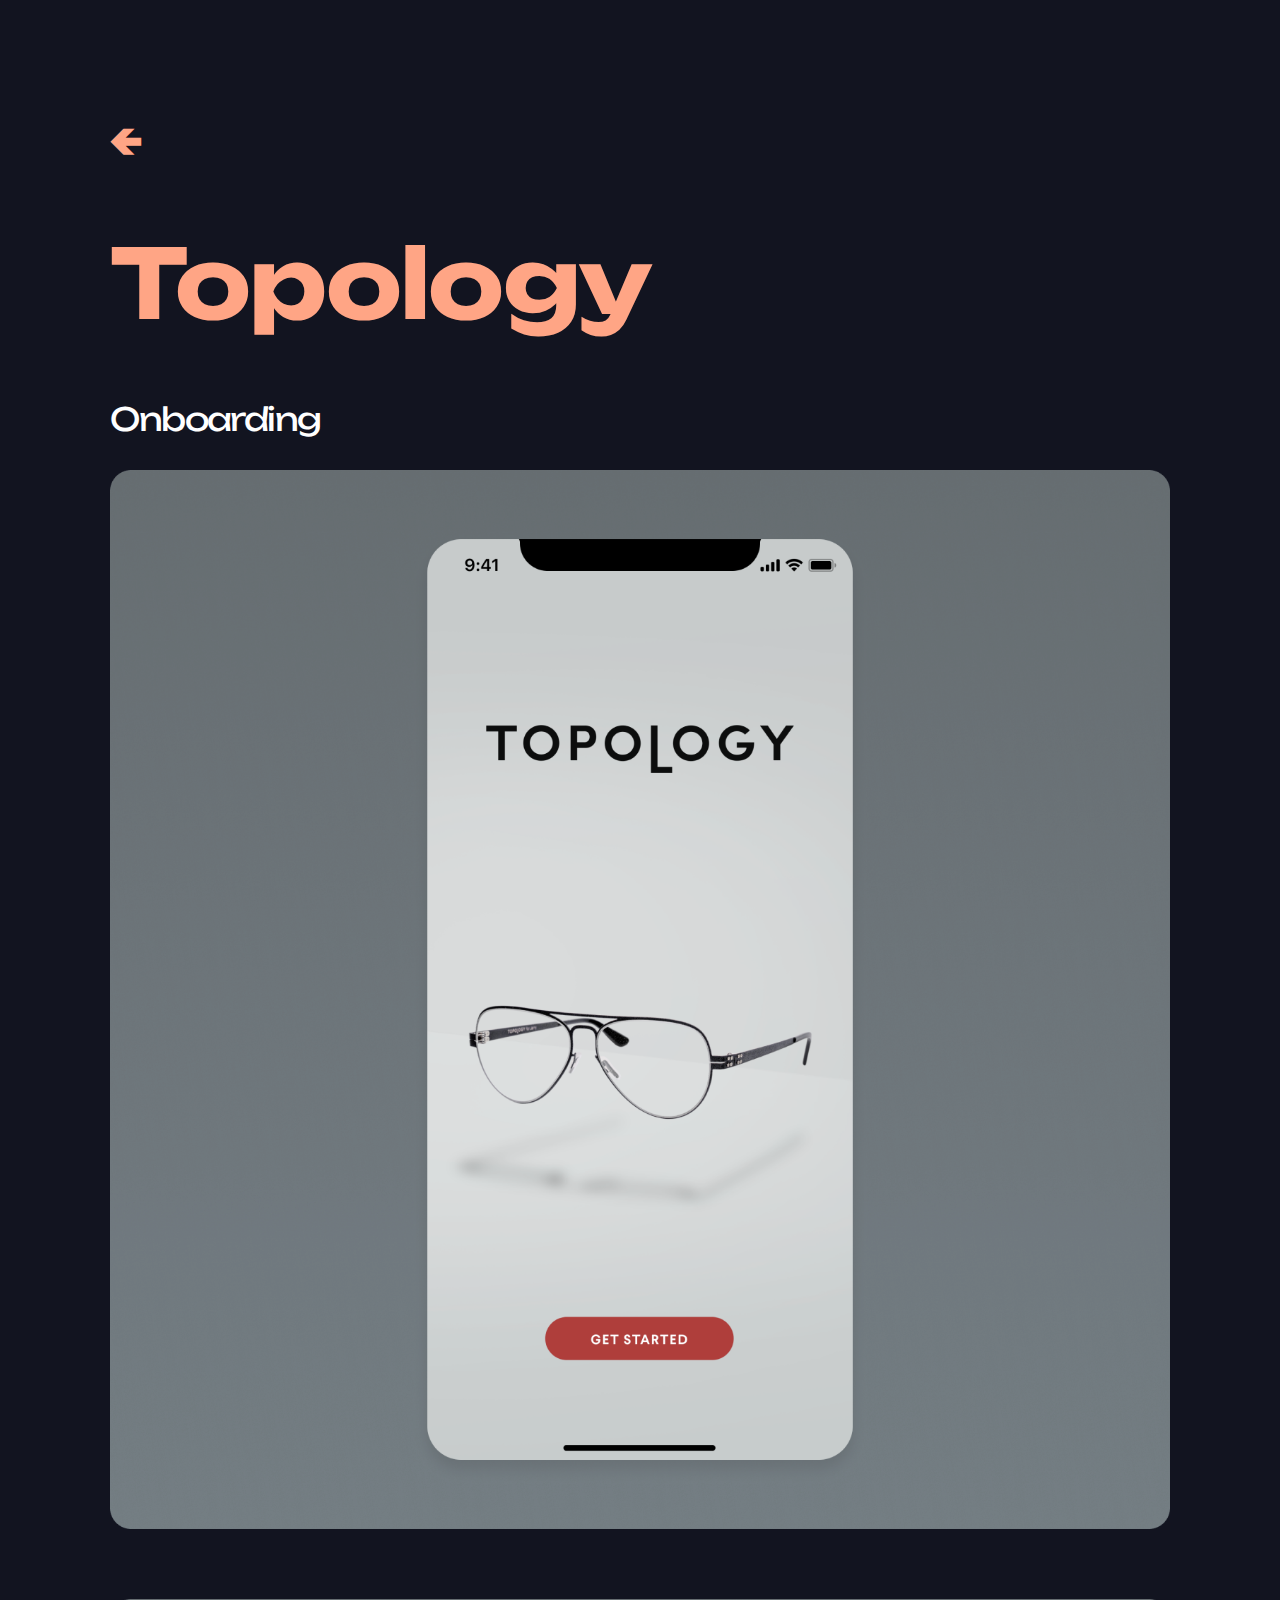
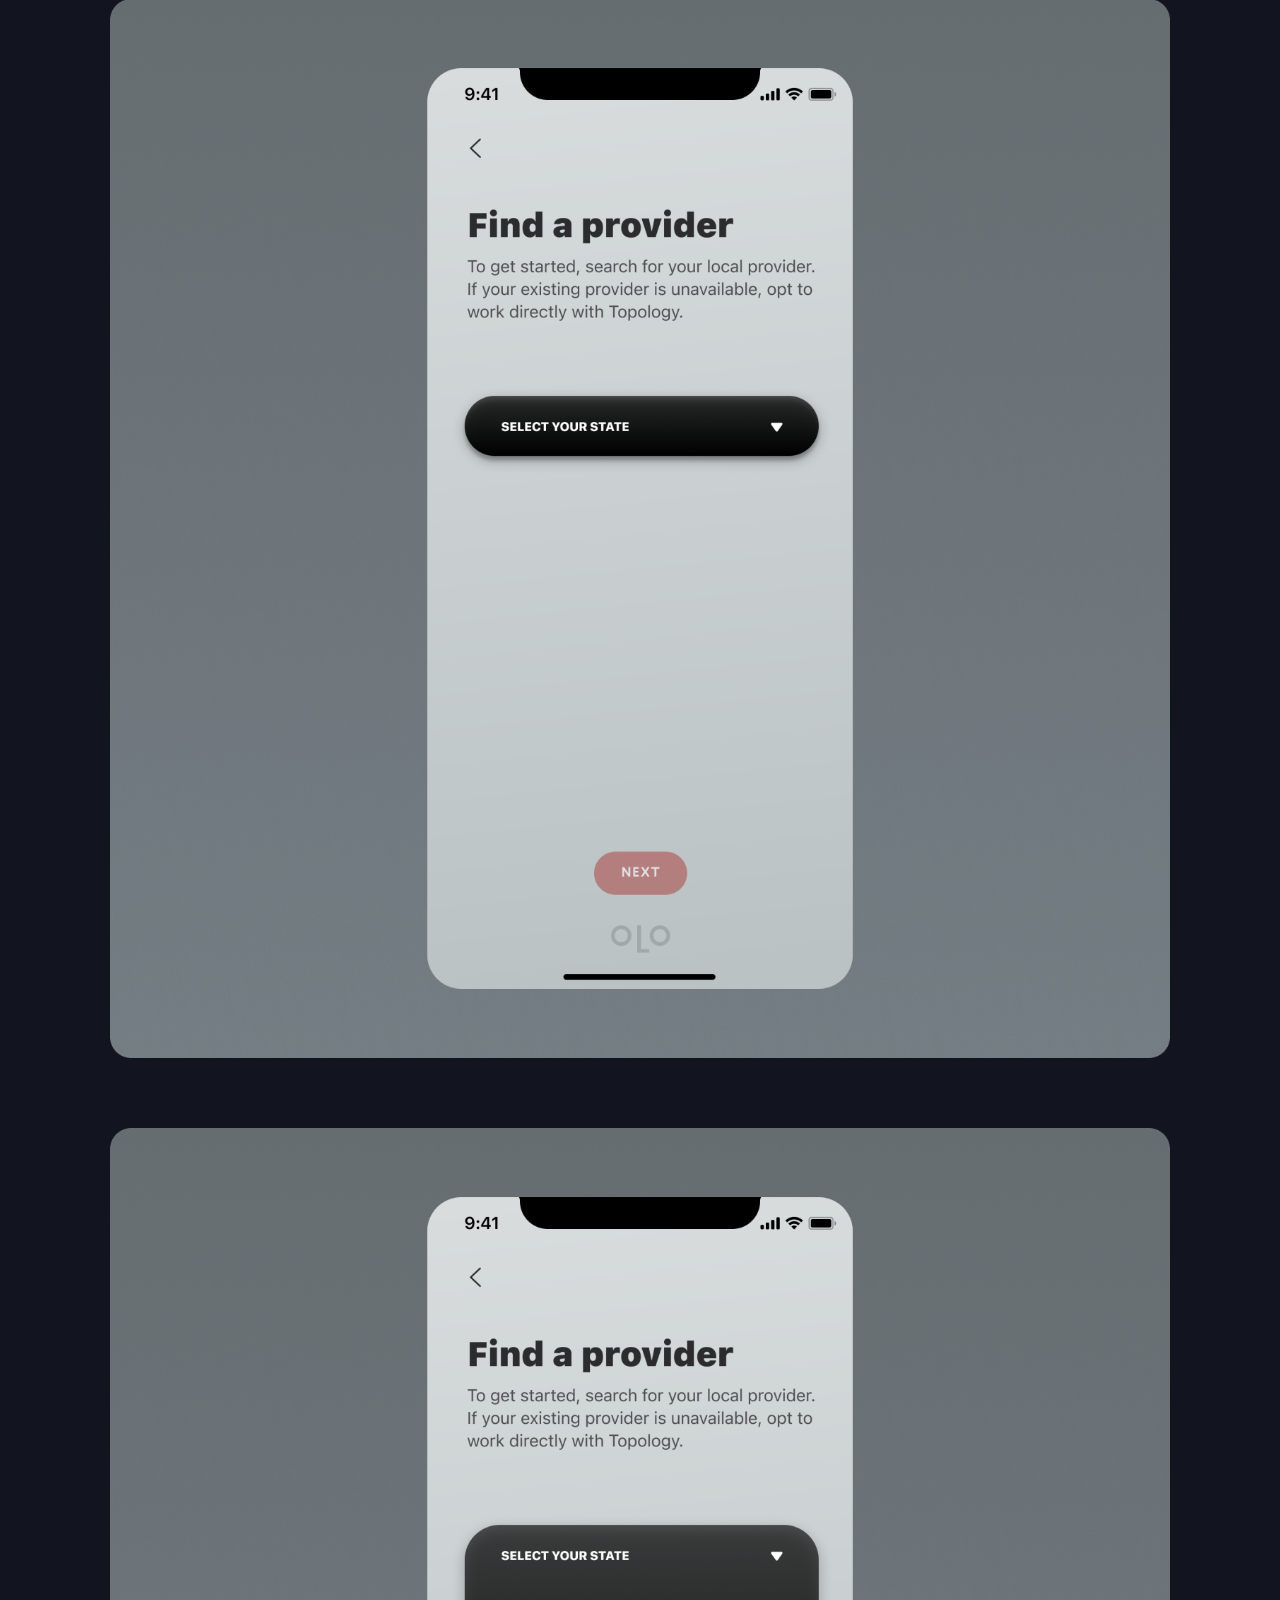
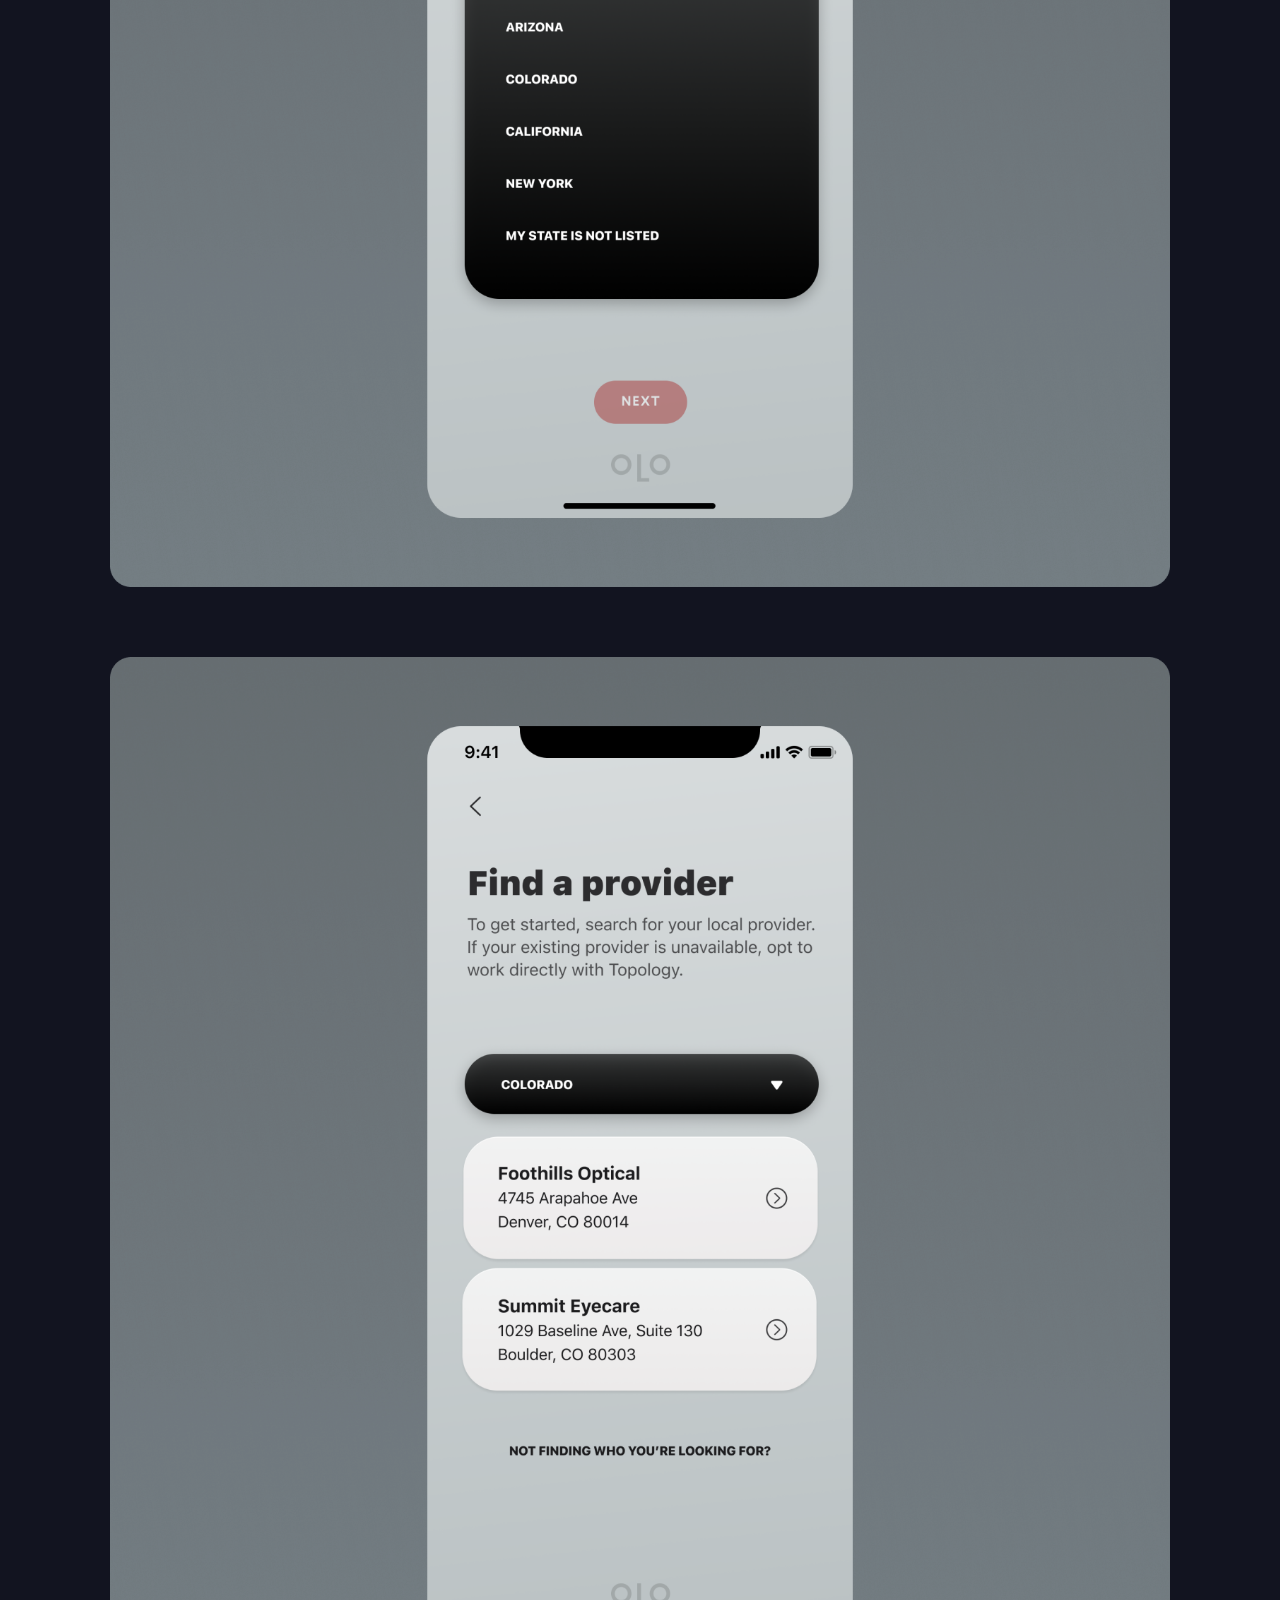
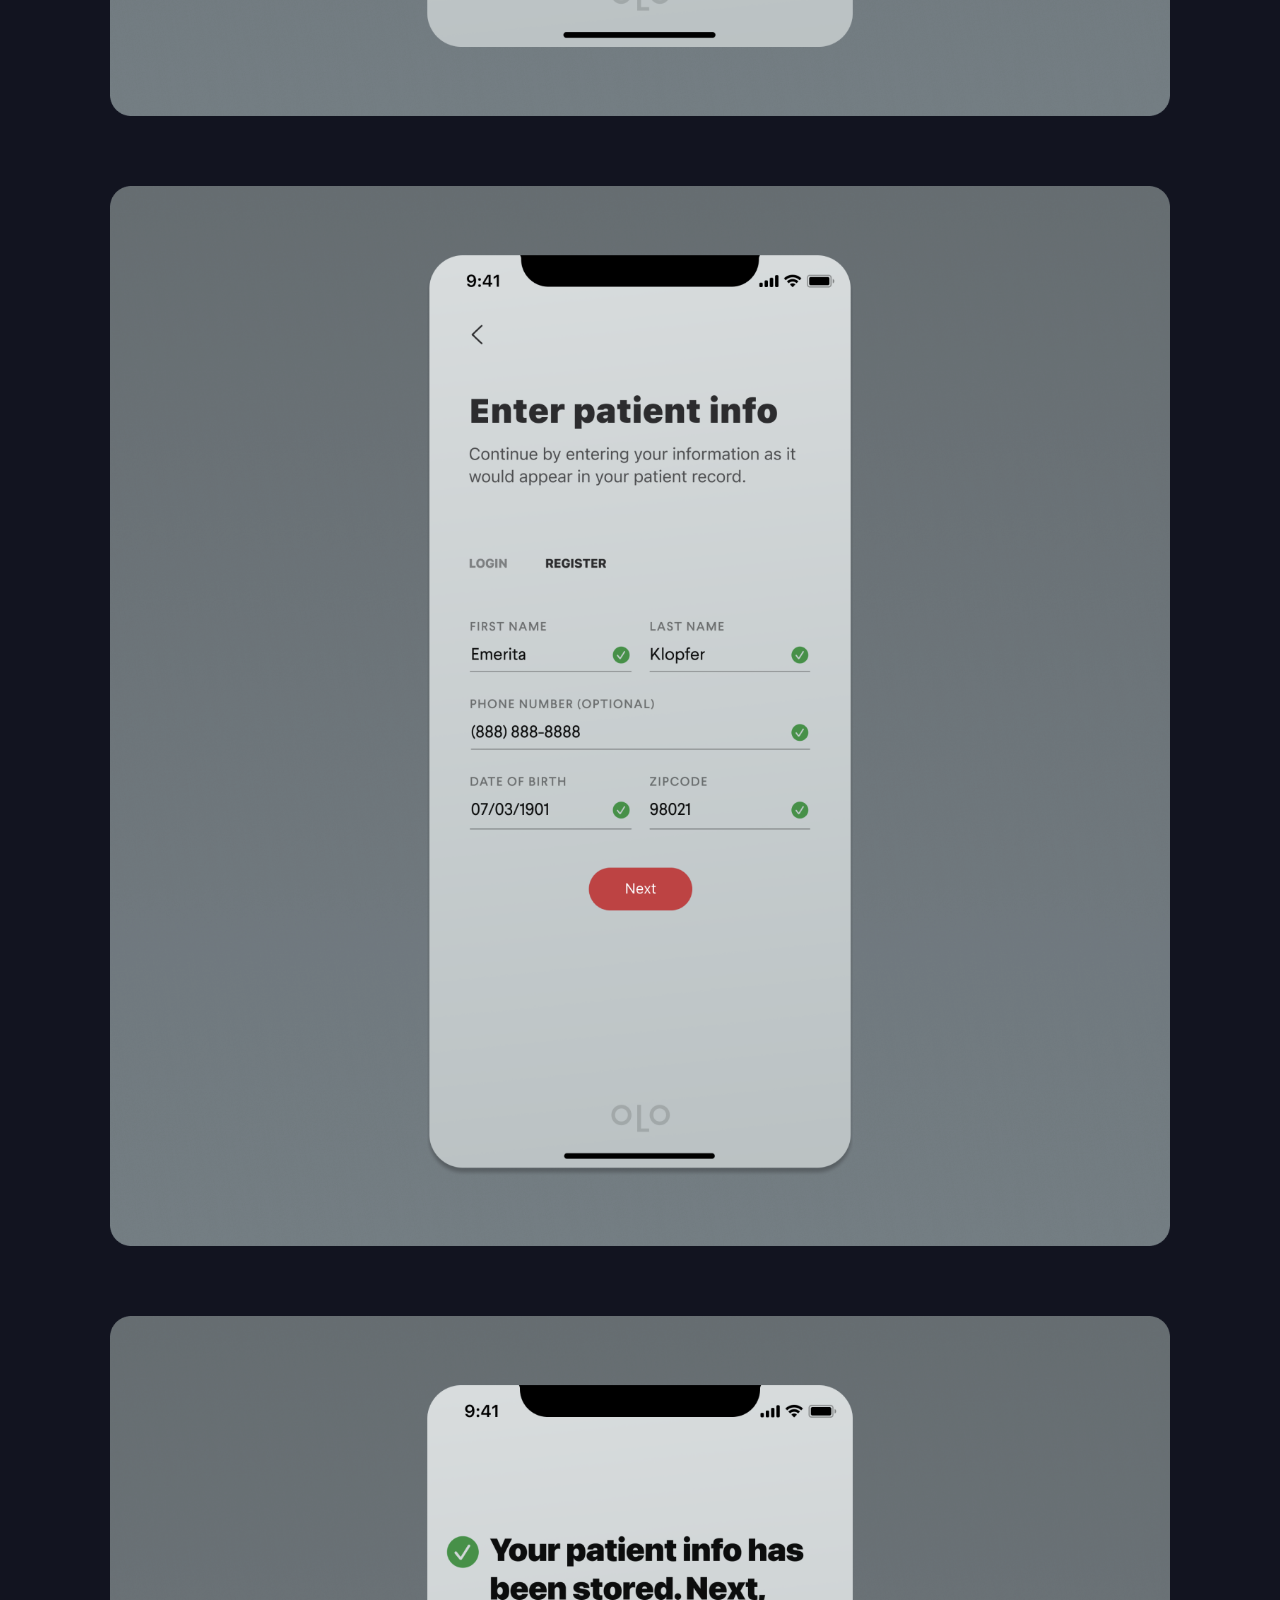
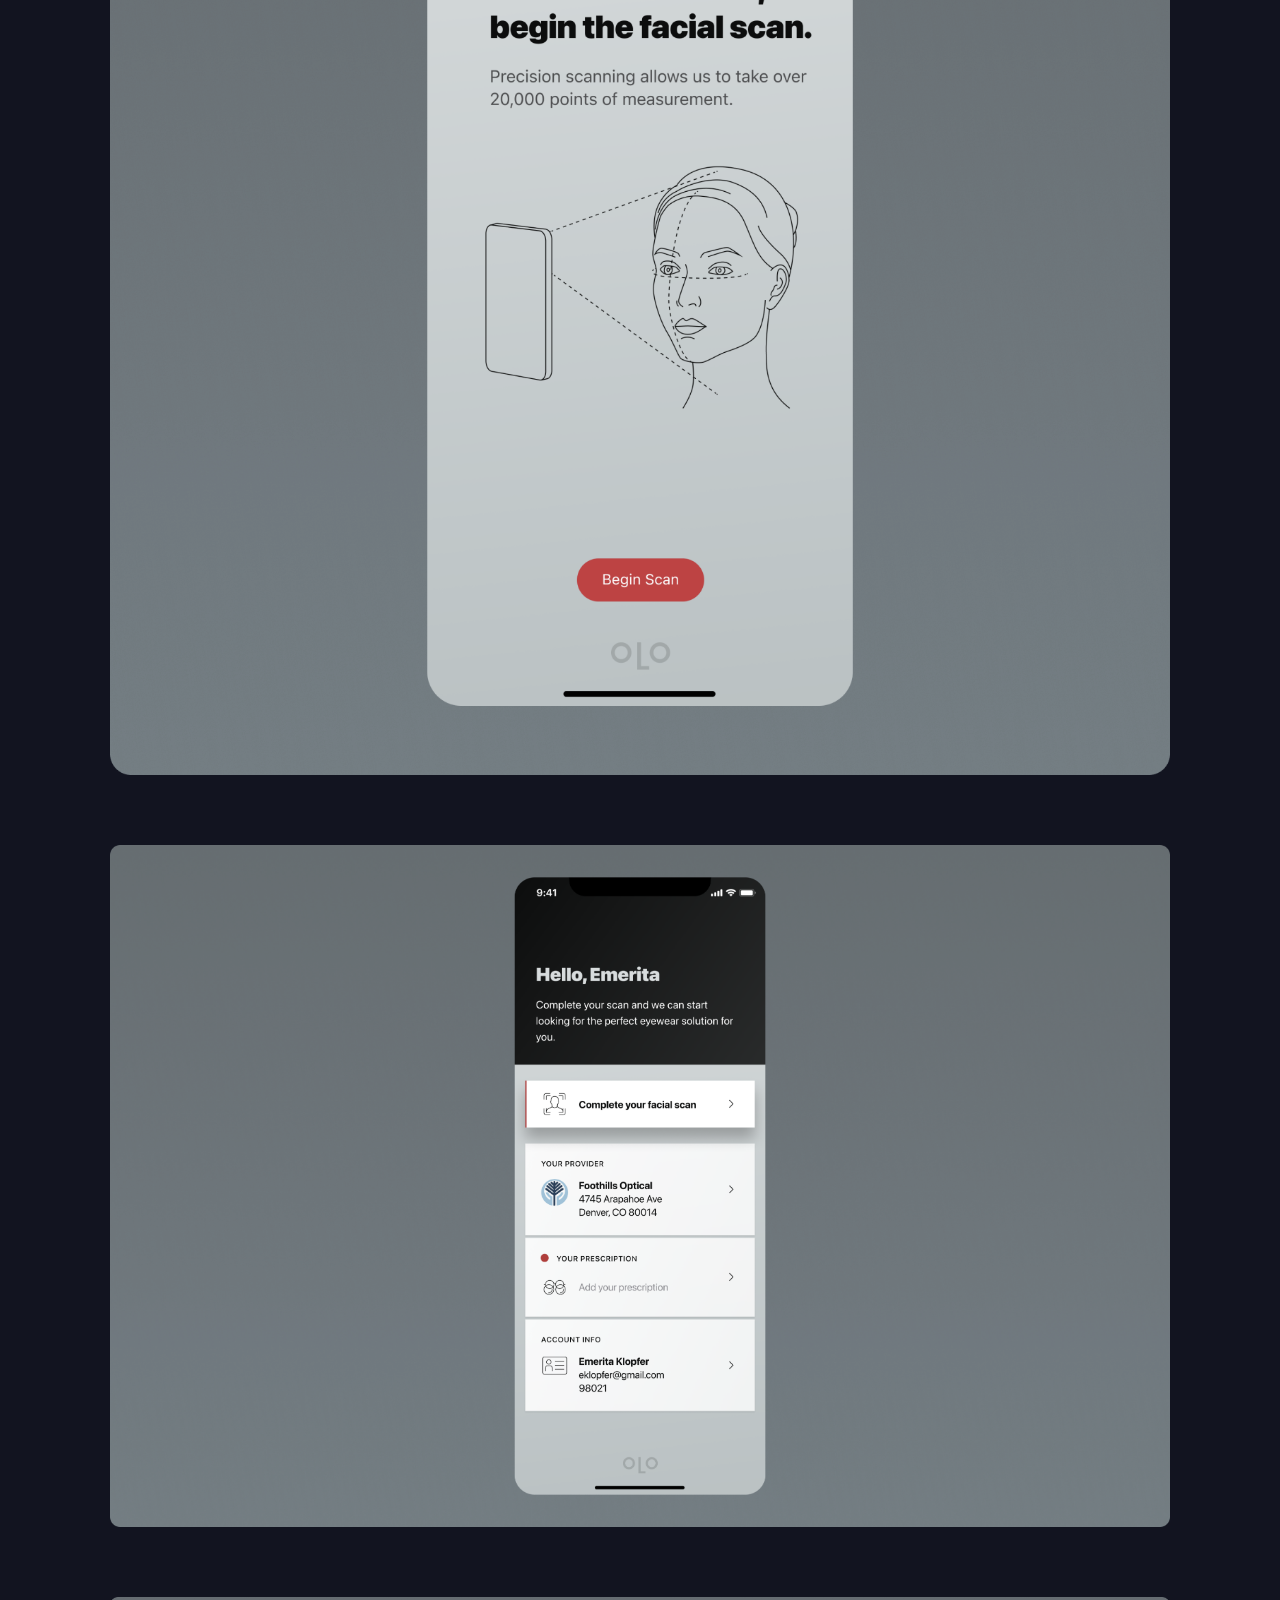
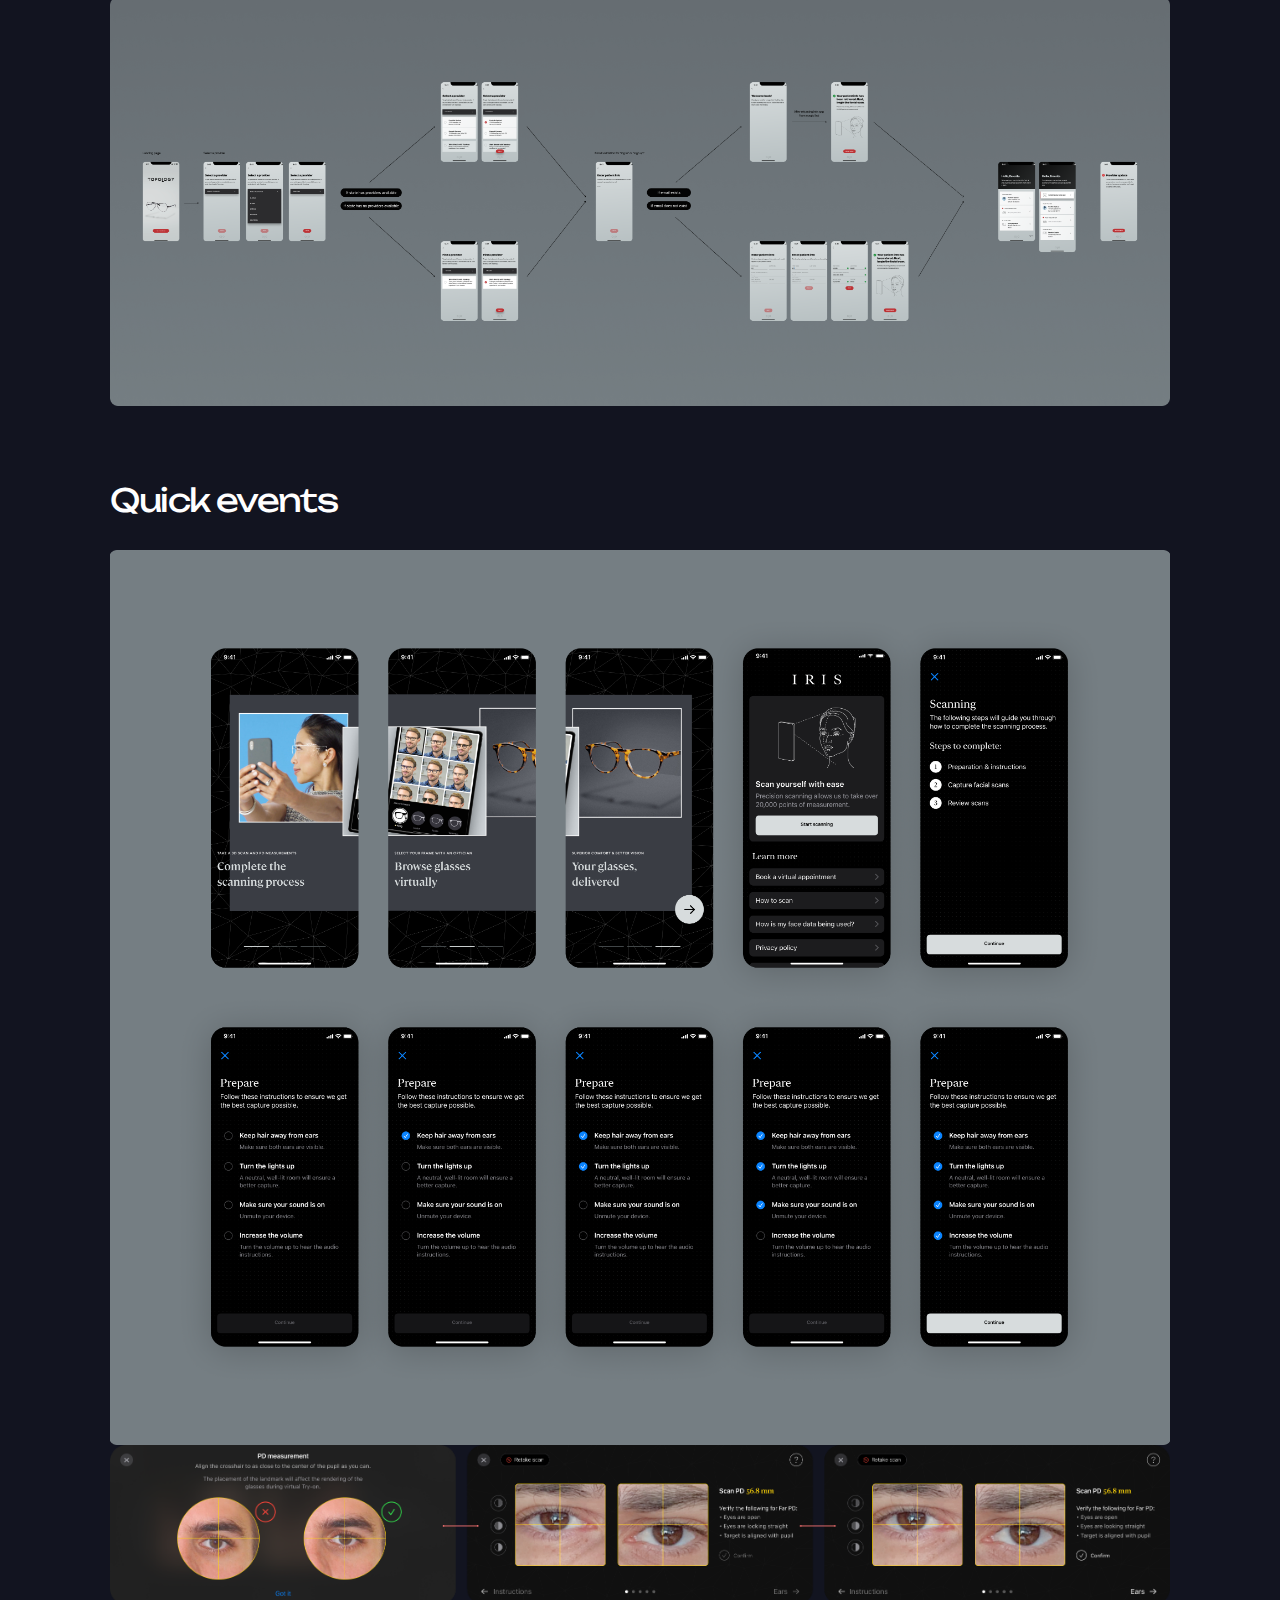
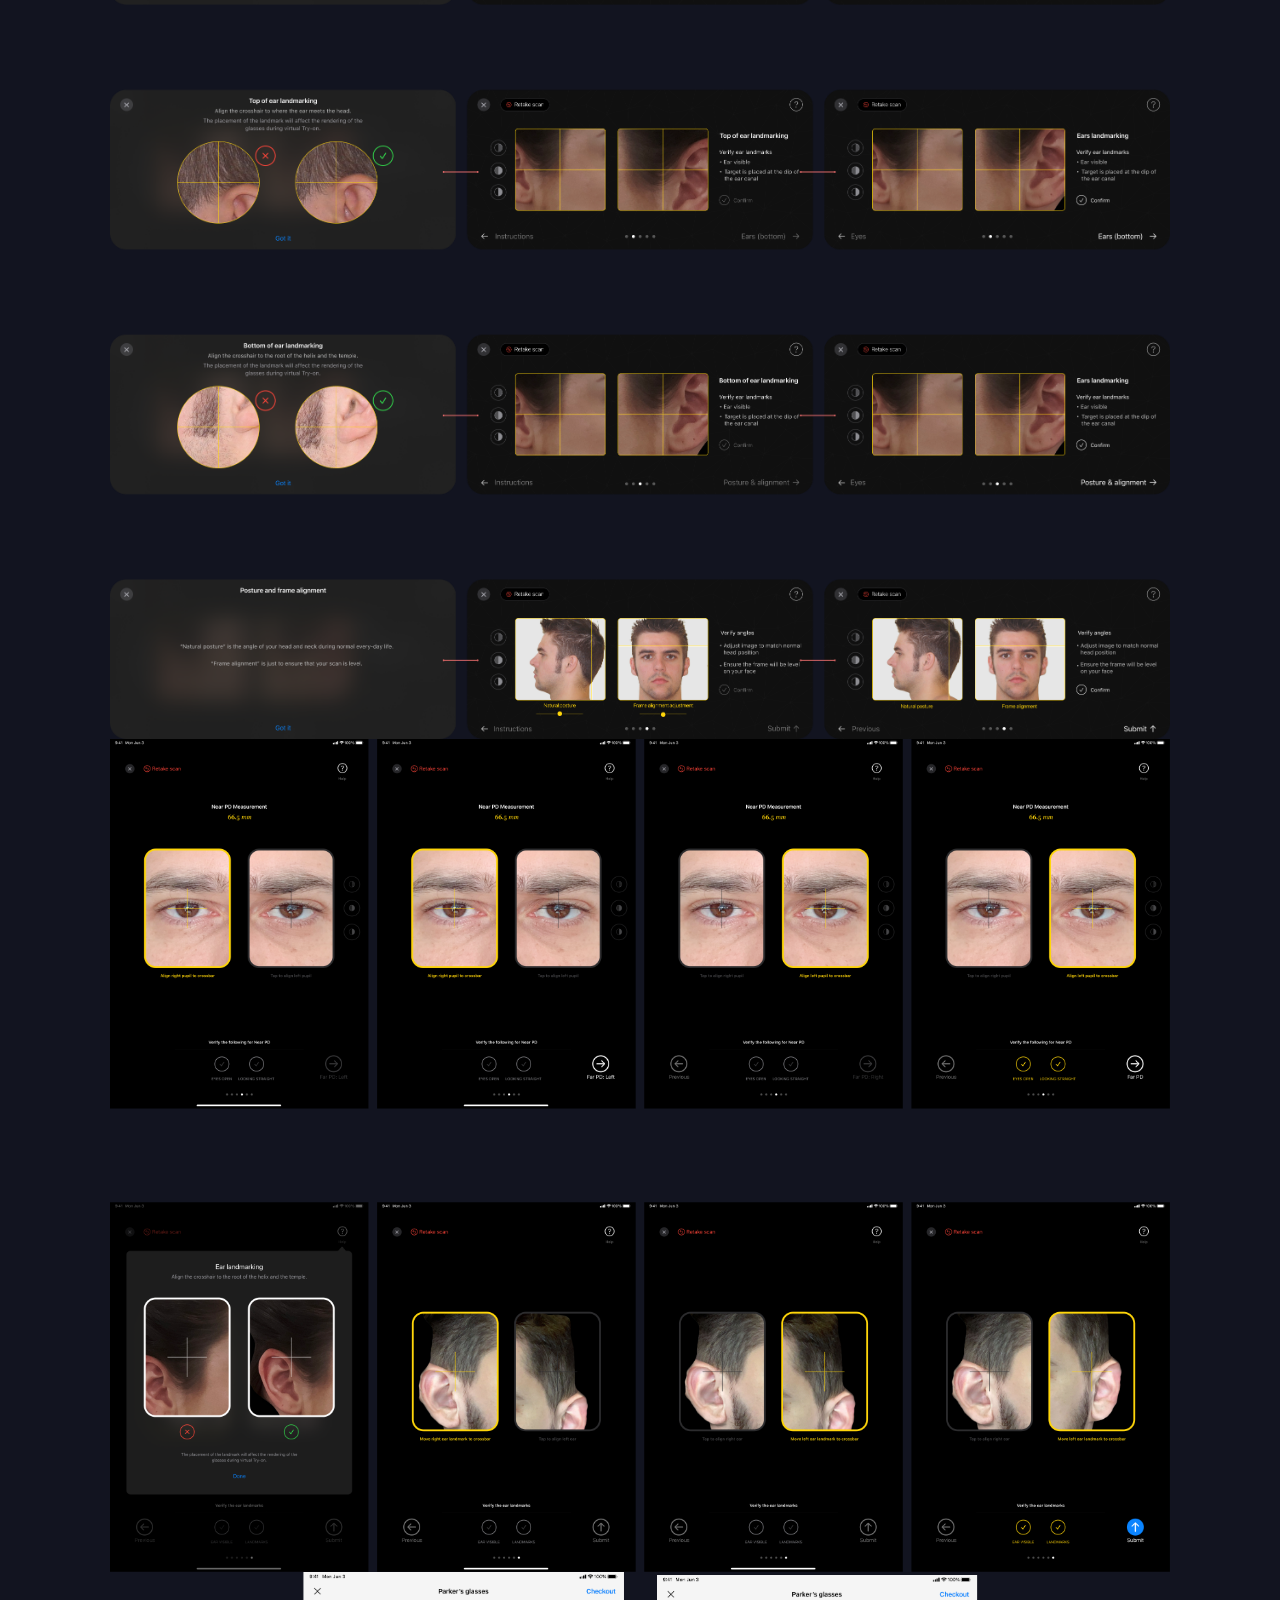
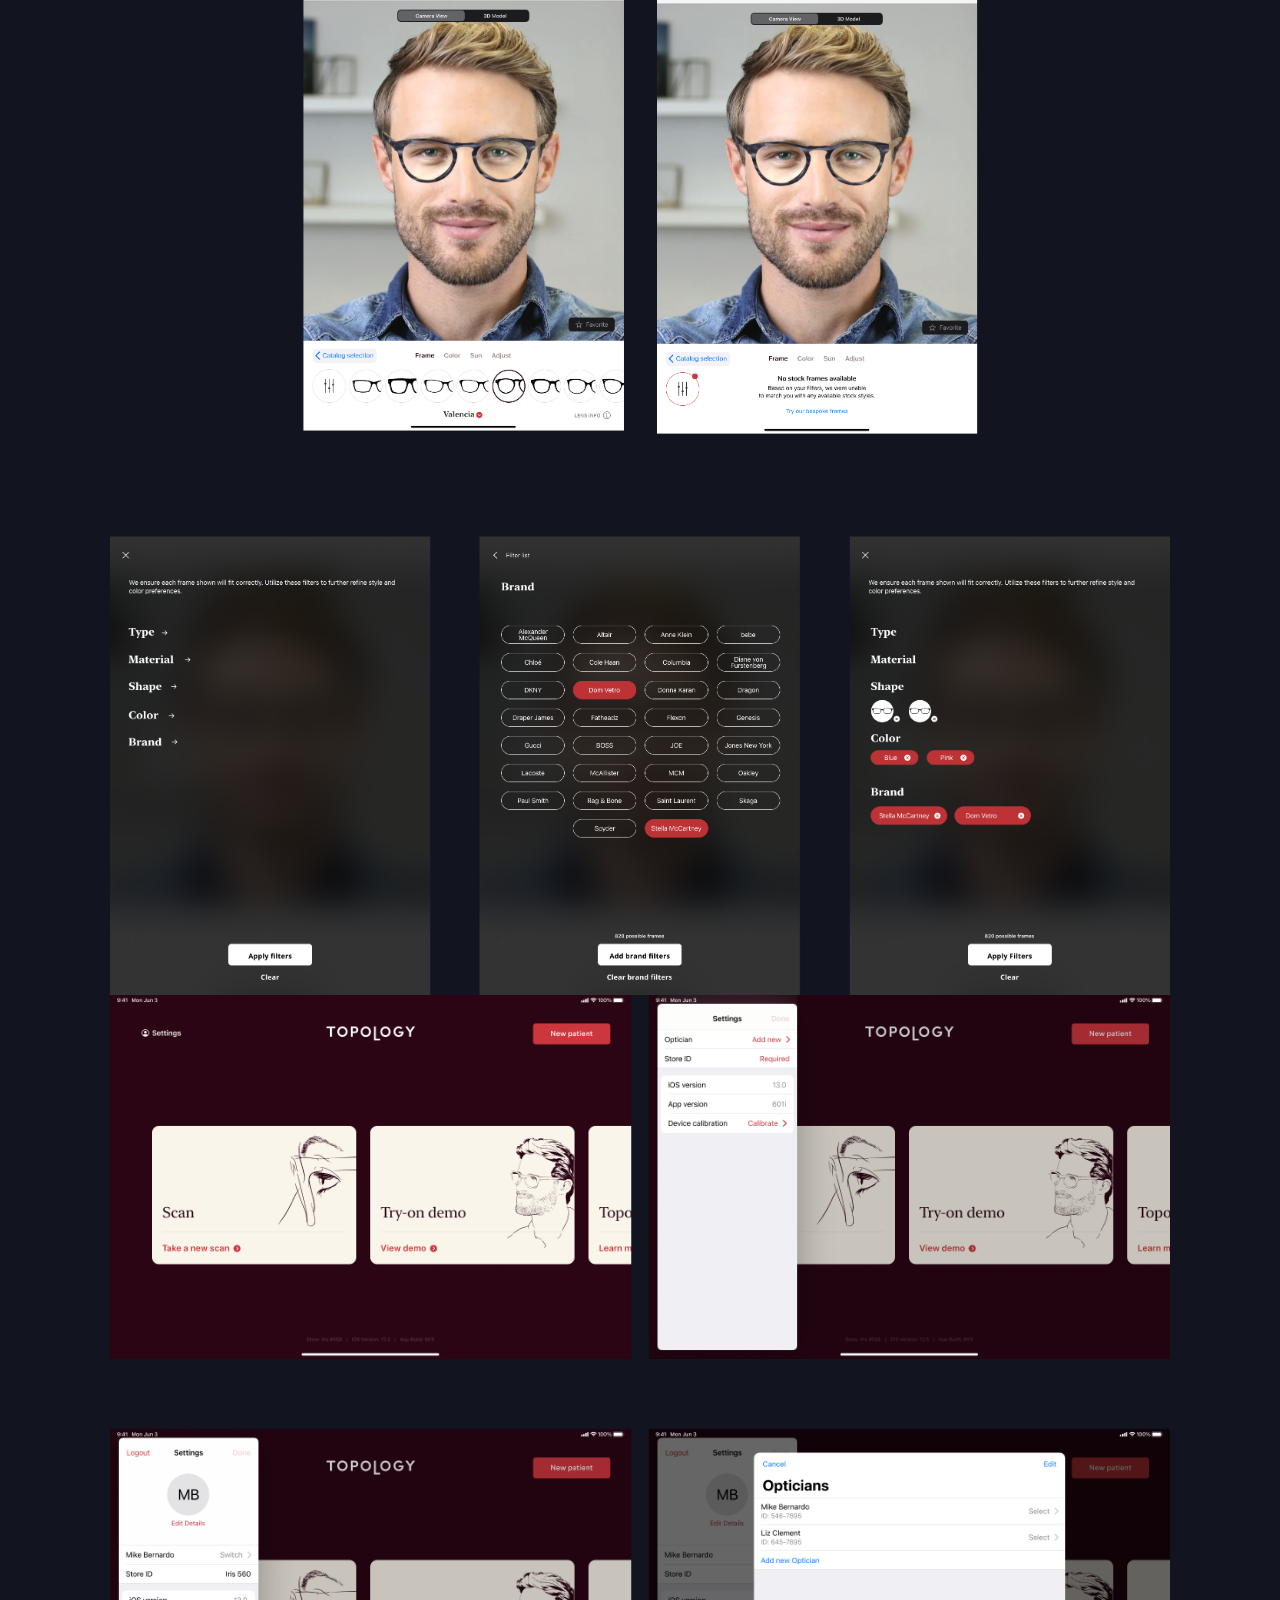
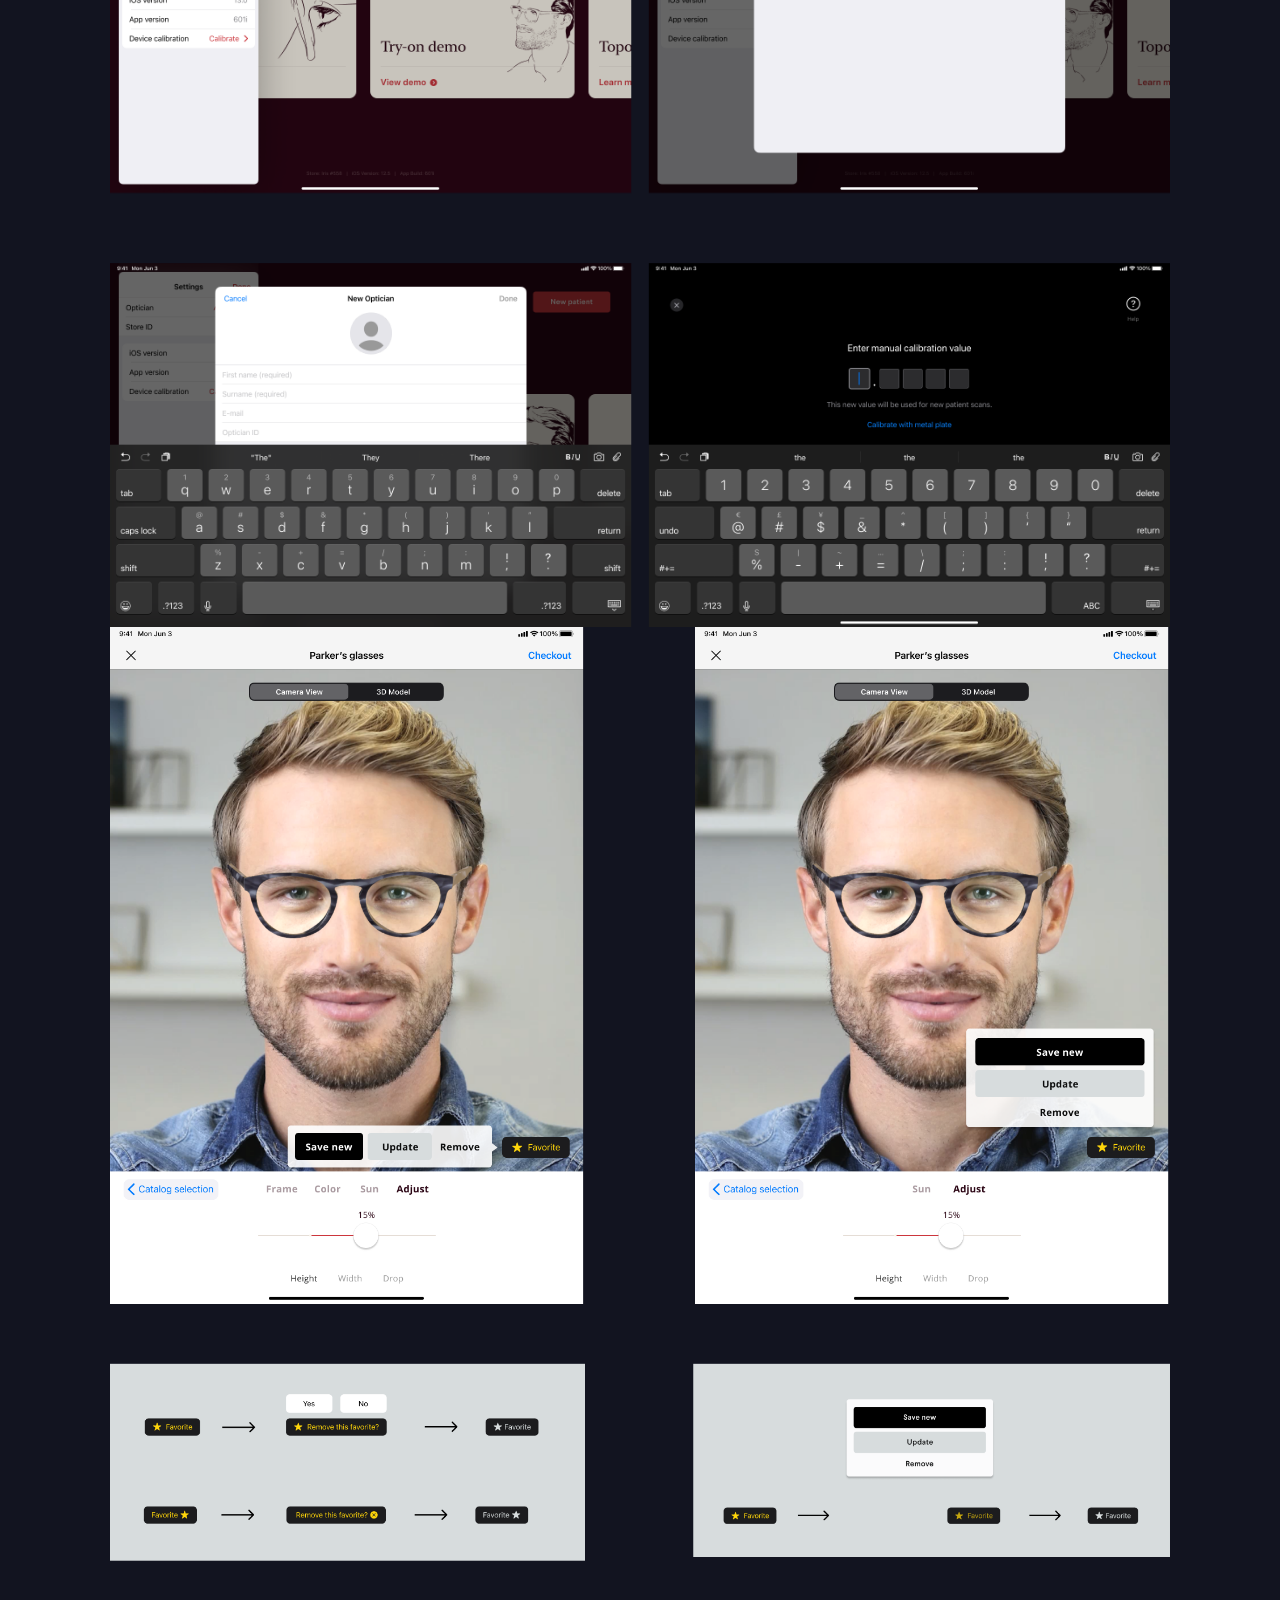
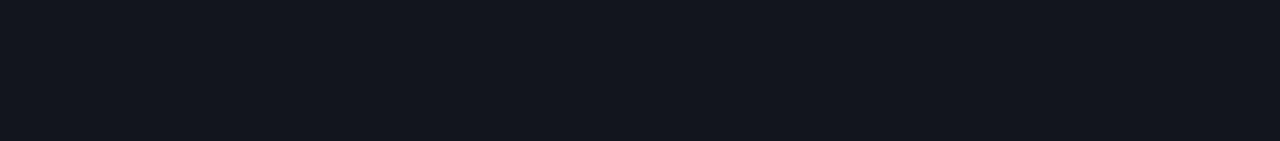
==== work/topology.html @ e1c5310b "init dump" ====
<!DOCTYPE html>
<html lang="en">
<head>
    <meta charset="UTF-8">
    <meta http-equiv="X-UA-Compatible" content="IE=edge">
    <meta name="viewport" content="width=device-width, initial-scale=1.0">
    <link rel="stylesheet" type="text/css" href="../styles.css">
    <title>Robert Haverly</title>
</head>
<body id="portfolio">

    <div id="container">

        <header>
            <nav>
                <ul>
                    <li>
                        <a class="portfolio-back-arrow" href="../index.html#twenty">&larr;</a>
                    </li>
                </ul>
            </nav>
        </header>

        <div id="project-intro">

            <h1>Topology</h1>
            <p></p>

        </div>

        <h2>Onboarding</h2>
        <section class="gallery">
            <img src="/img/portfolio/topology/001-olo-mobile-001.png" alt="screenshot of visual design work">
            <img src="/img/portfolio/topology/002-olo-mobile-002.png" alt="screenshot of visual design work">
            <img src="/img/portfolio/topology/003-olo-mobile-003.png" alt="screenshot of visual design work">
            <img src="/img/portfolio/topology/004-olo-mobile-004.png" alt="screenshot of visual design work">
            <img src="/img/portfolio/topology/005-olo-mobile-005.png" alt="screenshot of visual design work">
            <img src="/img/portfolio/topology/006-olo-mobile-006.png" alt="screenshot of visual design work">
        </section>

        <section class="gallery-solo">
            <img src="/img/portfolio/topology/007-olo-mobile-007.png" alt="screenshot of visual design work">
        </section>

        <section class="gallery-solo">
            <img src="/img/portfolio/topology/007-olo-wire-001.png" alt="screenshot of visual design work"> 
        </section>

        <h2>Quick events</h2>
        <section class="gallery-solo">  
            <img src="/img/portfolio/topology/008-olo-whitelabel-001.png" alt="screenshot of visual design work">   
            <img src="/img/portfolio/topology/009-olo-adjustments.png" alt="screenshot of visual design work">   
            <img src="/img/portfolio/topology/010-olo-adjustments-ipad.png" alt="screenshot of visual design work">   
            <img src="/img/portfolio/topology/011-olo-filtering-ipad.png" alt="screenshot of visual design work">   
            <img src="/img/portfolio/topology/012-olo-provider-ipad.png" alt="screenshot of visual design work">   
            <img src="/img/portfolio/topology/013-olo-favorites.png" alt="screenshot of visual design work">   
        </section>

    </div>
    
</body>
</html>
---- styles.css ----
@import url("https://fonts.googleapis.com/css2?family=Outfit:wght@100;200;300;400;500;600;700;800;900&display=swap");
@import url("https://fonts.googleapis.com/css2?family=Unbounded:wght@200;300;400;500;600;700;800;900&display=swap");
body {
  font-family: Outfit, Unbounded, sans-serif;
  background-color: #121420;
  color: rgba(255, 255, 255, 0.8);
  font-size: 10px;
  padding: 8%;
}

h1 {
  font-family: "Unbounded", serif;
  font-size: 4rem;
  font-weight: 700;
  letter-spacing: -0.1rem;
  line-height: 4rem;
  color: #ffa585;
  transition: color 300ms ease-in-out;
}

h2 {
  font-family: "Unbounded", serif;
  font-size: 2rem;
  font-weight: 400;
  line-height: 3rem;
  letter-spacing: -0.1rem;
  color: #fff;
  transition: color 300ms ease-in-out;
}

h4 {
  font-size: 1.2rem;
  font-style: italic;
  font-weight: 400;
  padding: 5rem 0 0 0;
  color: rgb(255, 255, 255);
}

@media (min-width: 40em) {
  h1 {
    font-size: 6rem;
    line-height: 6rem;
  }
}
h1:hover {
  color: #403f4c;
  transition: color 300ms ease-in-out;
}

p {
  font-size: 1.4rem;
  font-weight: 200;
  line-height: 175%;
  margin-bottom: 2rem;
}

#home #container {
  width: 100%;
  max-width: 1000px;
}

#portfolio #container {
  width: 100%;
}

nav a {
  text-decoration: none;
  font-weight: 900;
  font-size: 1rem;
  color: #ffa585;
  text-transform: uppercase;
}

nav a:hover {
  color: #2c2b3c;
}

nav ul {
  margin: 0;
  padding: 0;
}

nav li {
  display: inline-block;
}

nav li:not(:last-of-type) {
  margin-right: 1rem;
}

em {
  font-style: italic;
  font-weight: 400;
}

a {
  color: rgba(255, 255, 255, 0.6);
  transition: color 300ms ease-in-out;
}

a:hover {
  color: #588157;
  transition: color 300ms ease-in-out;
  text-decoration: none;
}

#intro {
  display: flex;
  min-height: 100vh;
  align-items: center;
  margin-bottom: 50vh;
}

#work {
  min-height: 100vh;
  margin-bottom: 50vh;
}

#contact {
  display: flex;
  min-height: 100vh;
  align-items: center;
  margin-bottom: 50vh;
}

#work-overview-container {
  display: grid;
  grid-template-columns: 1fr 1fr;
  gap: 2rem;
}

#work-overview-container a {
  outline: none;
}

#work-overview-container img {
  width: 100%;
}

#project-intro {
  width: 100%;
  max-width: 1000px;
}

.linkedInCallout {
  margin: 12rem 0;
}

.gallery {
  display: grid;
  grid-template-columns: 1fr 1fr;
  gap: 70px;
  margin-bottom: 70px;
}

.gallery-solo {
  display: grid;
  grid-template-columns: 1fr;
  margin-bottom: 70px;
}

.gallery img, .gallery-solo img {
  width: 100%;
}

a.portfolio-back-arrow {
  font-size: 3rem;
  font-weight: 900;
  cursor: pointer;
}

@media (max-width: 80em) {
  .gallery {
    grid-template-columns: 1fr;
  }
}

/*# sourceMappingURL=styles.css.map */
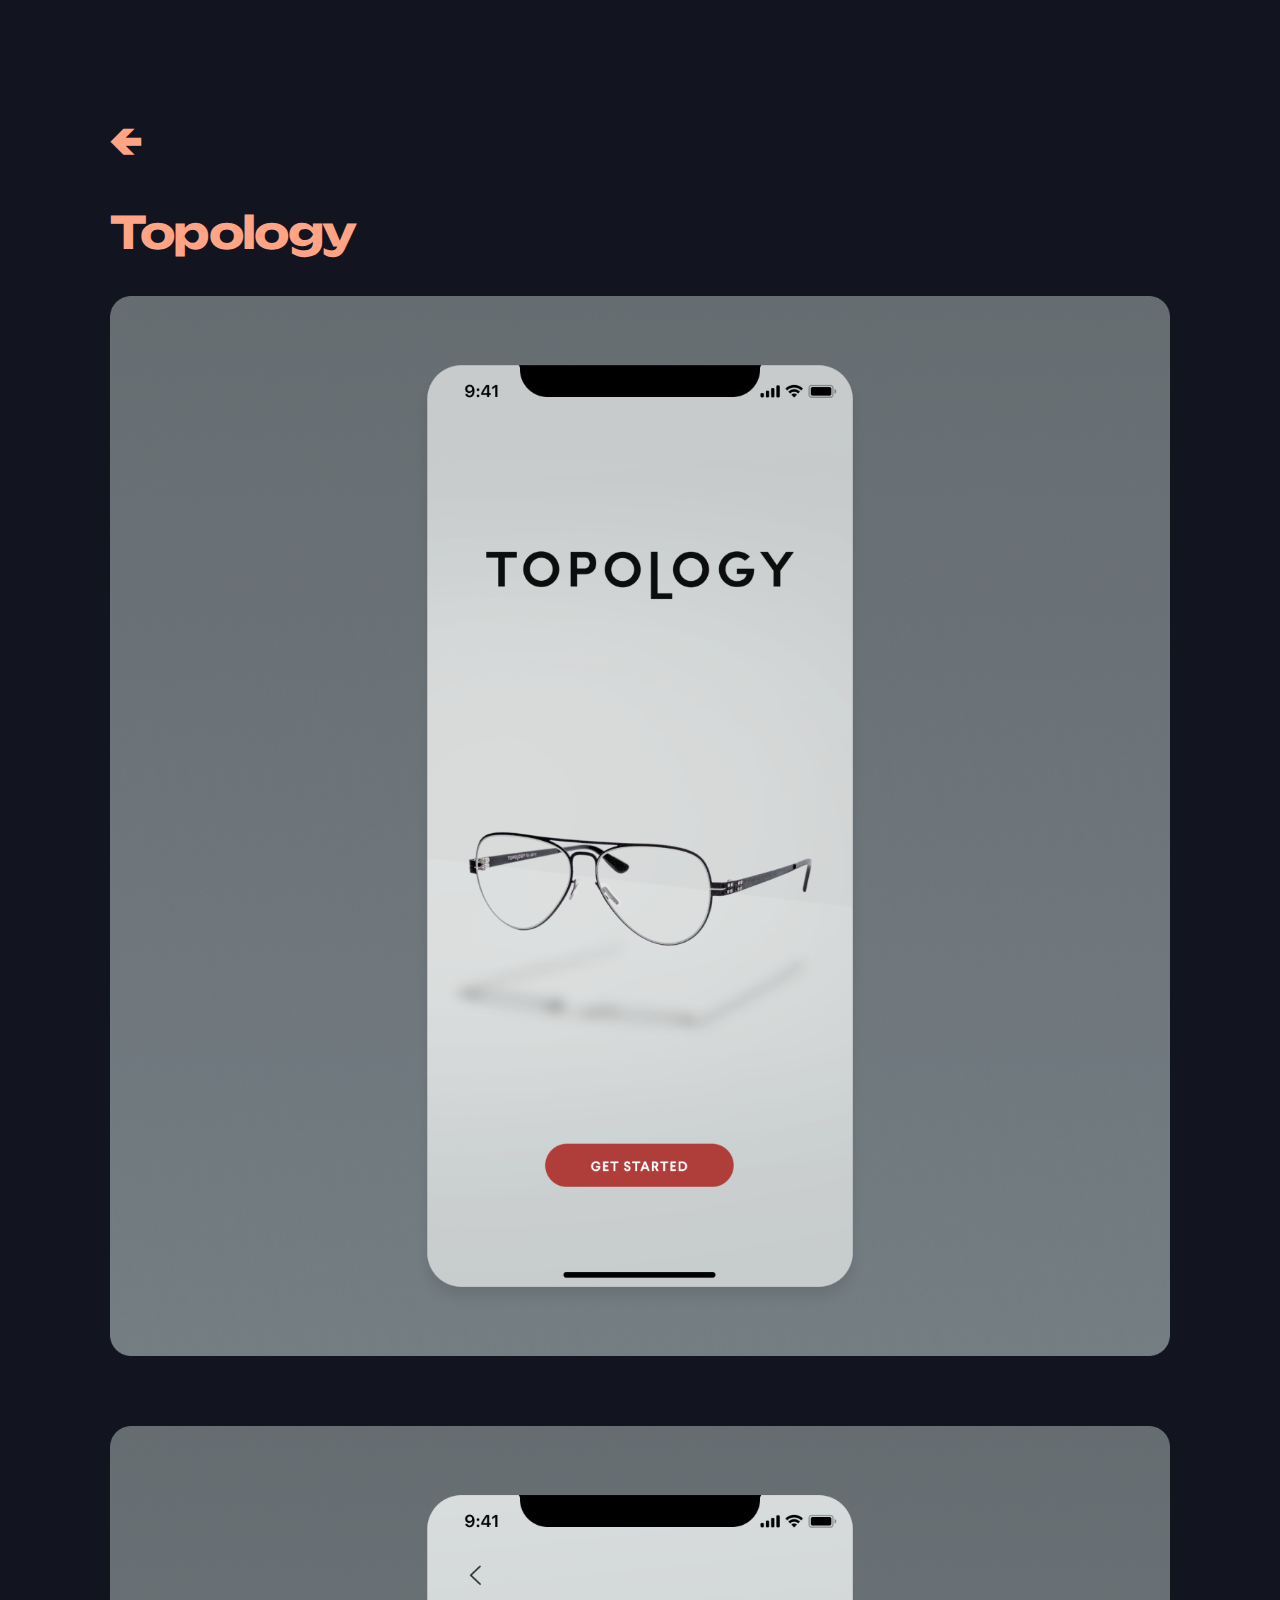
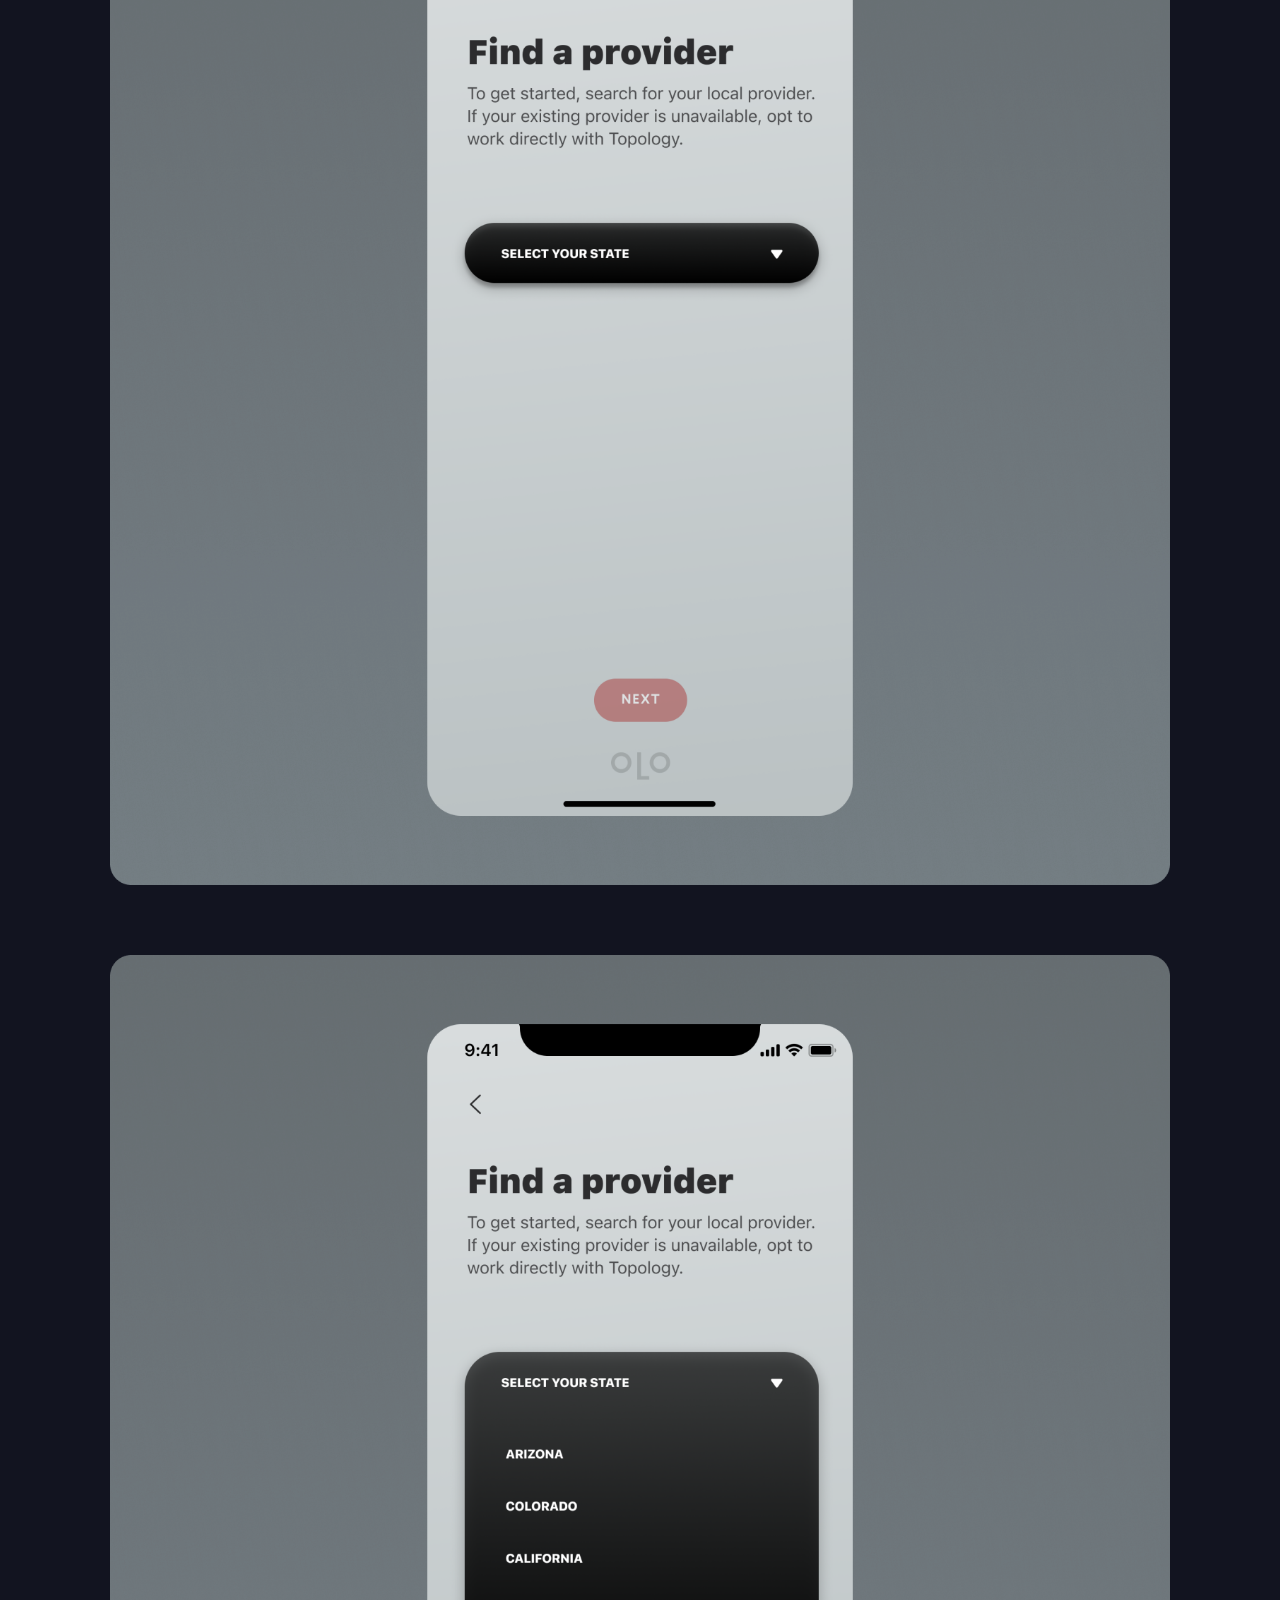
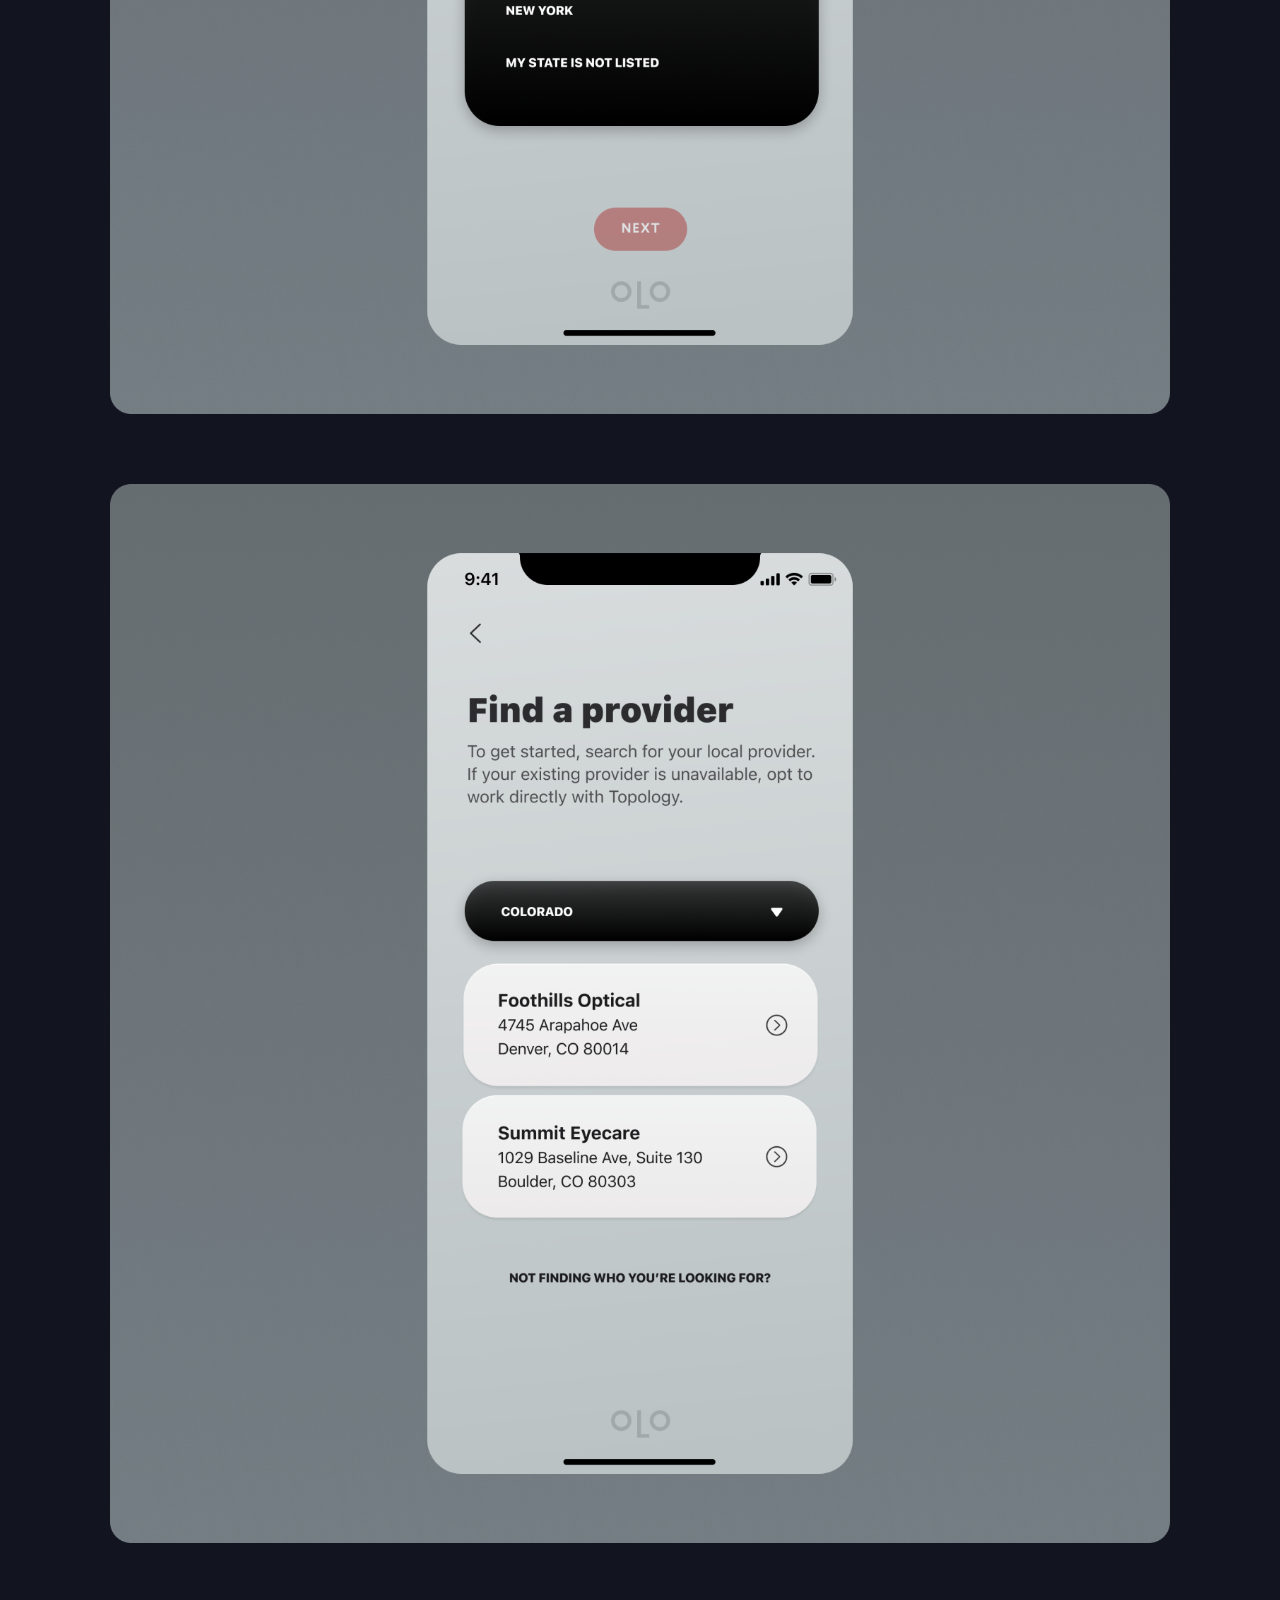
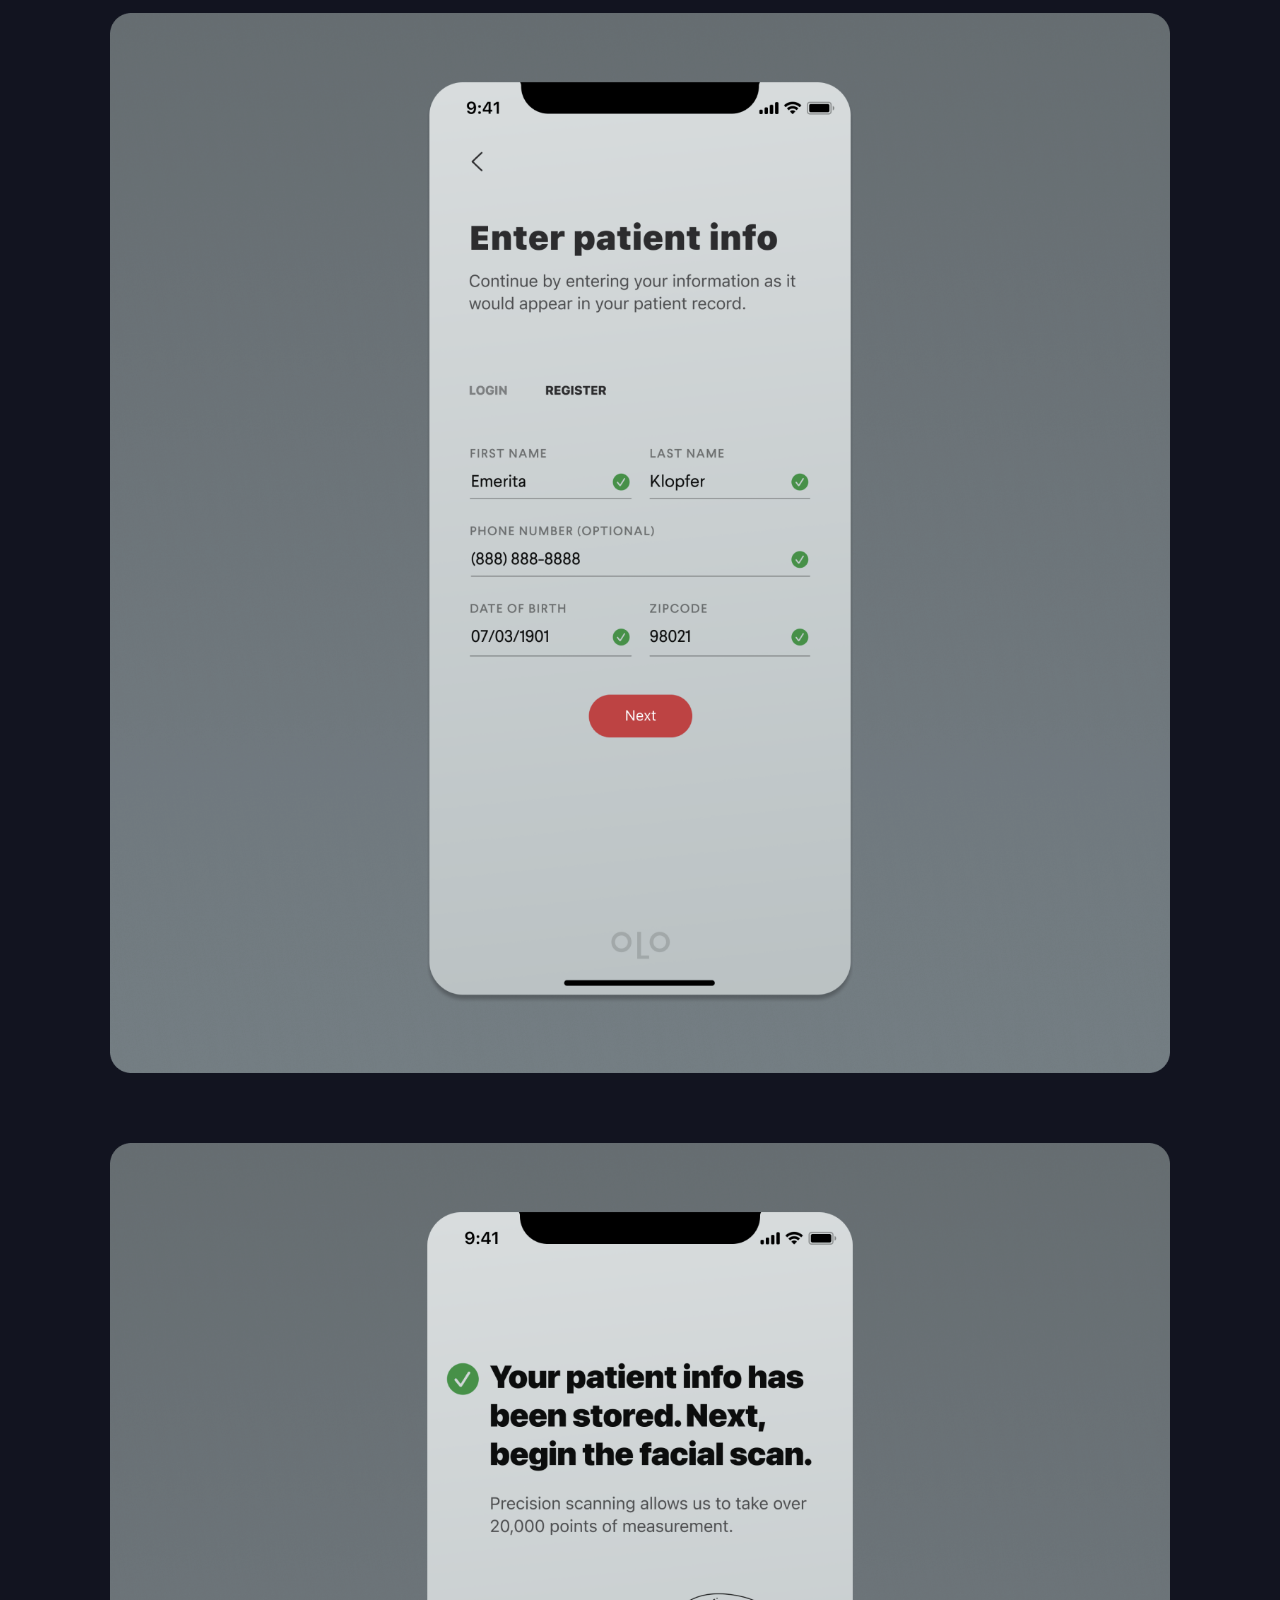
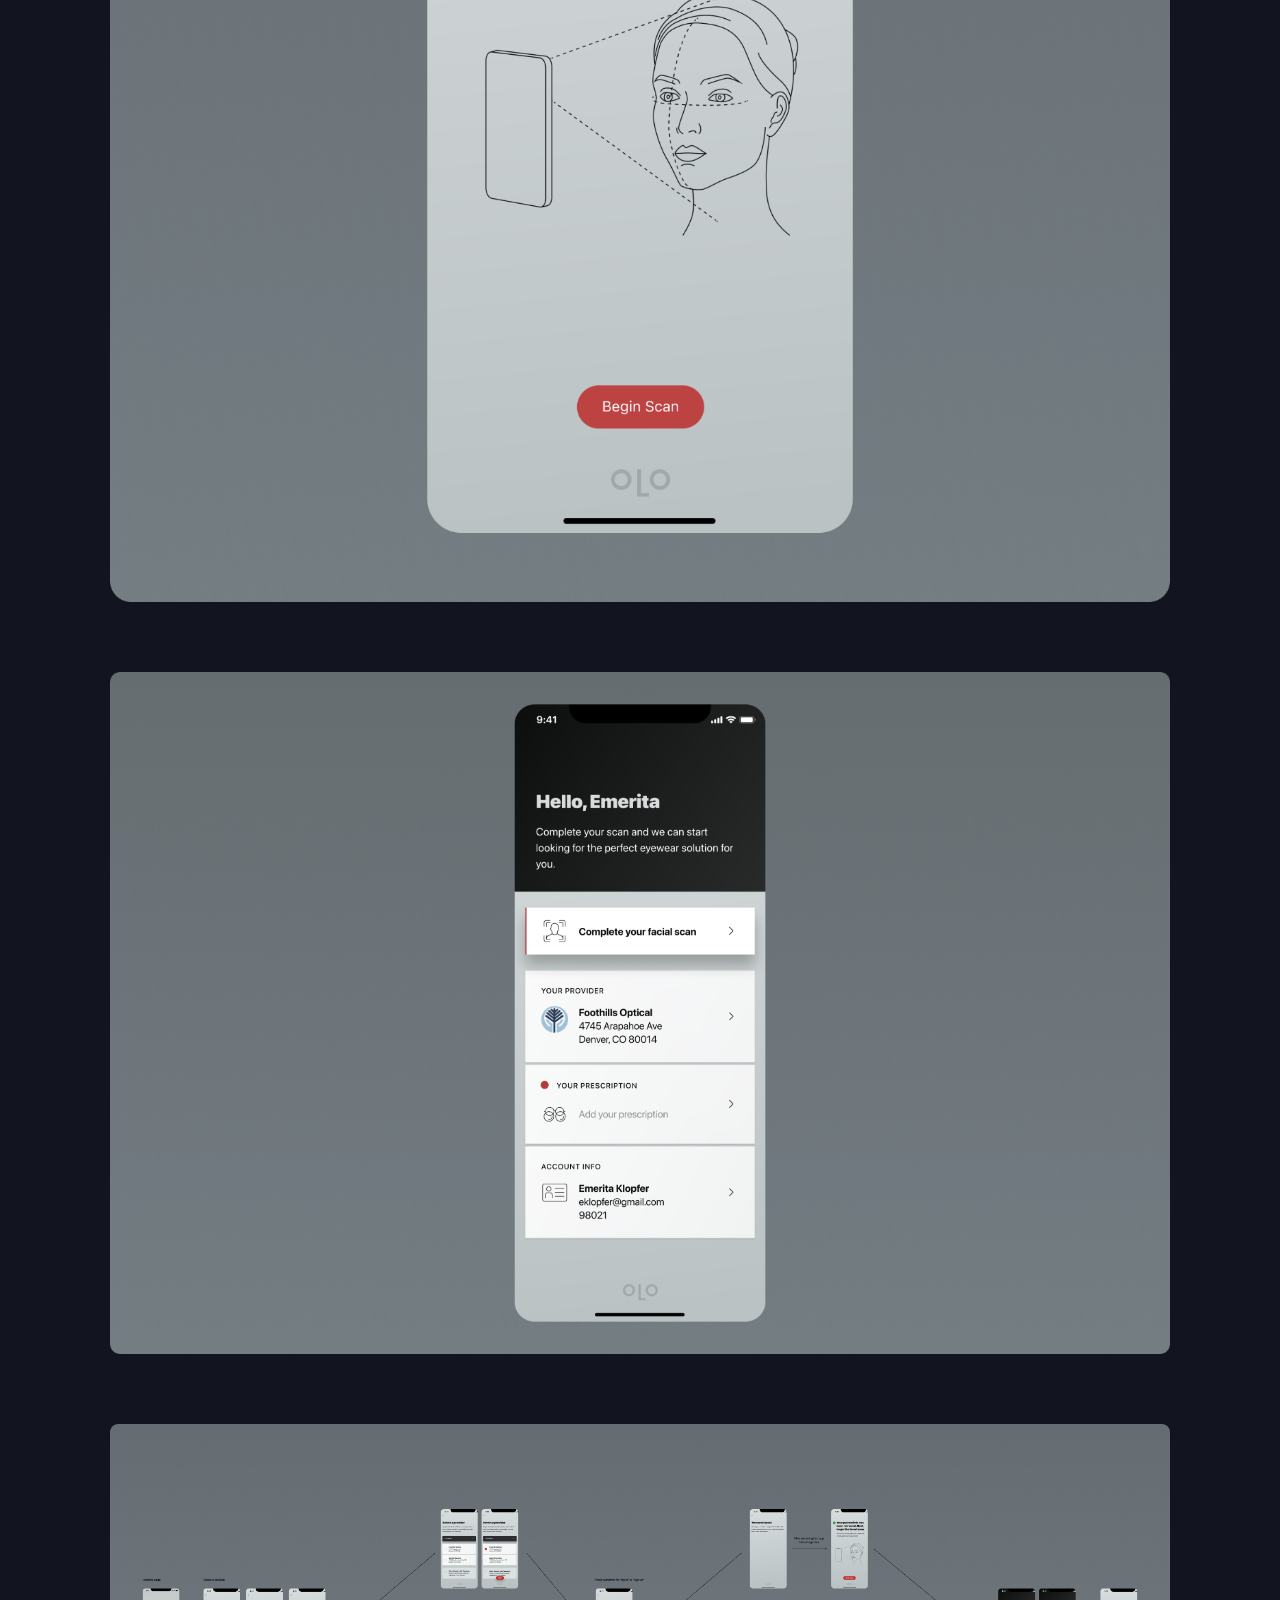
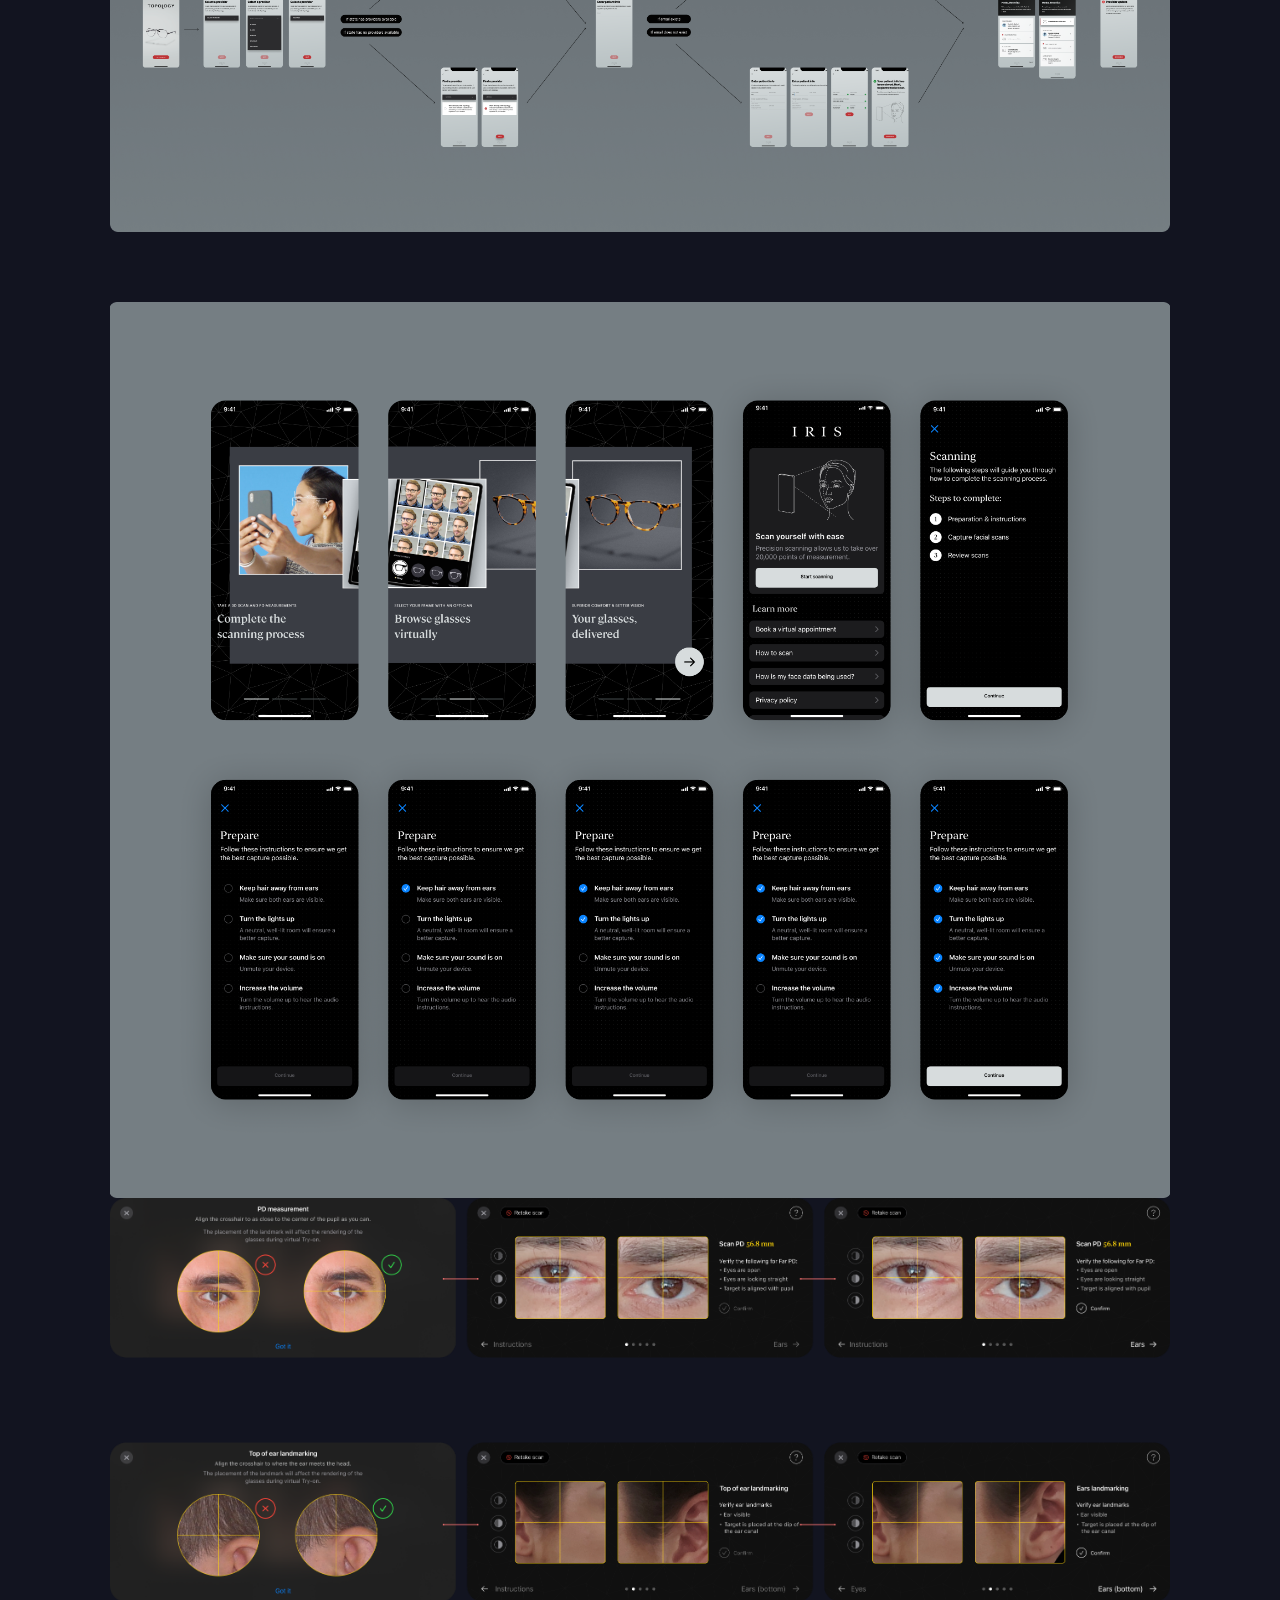
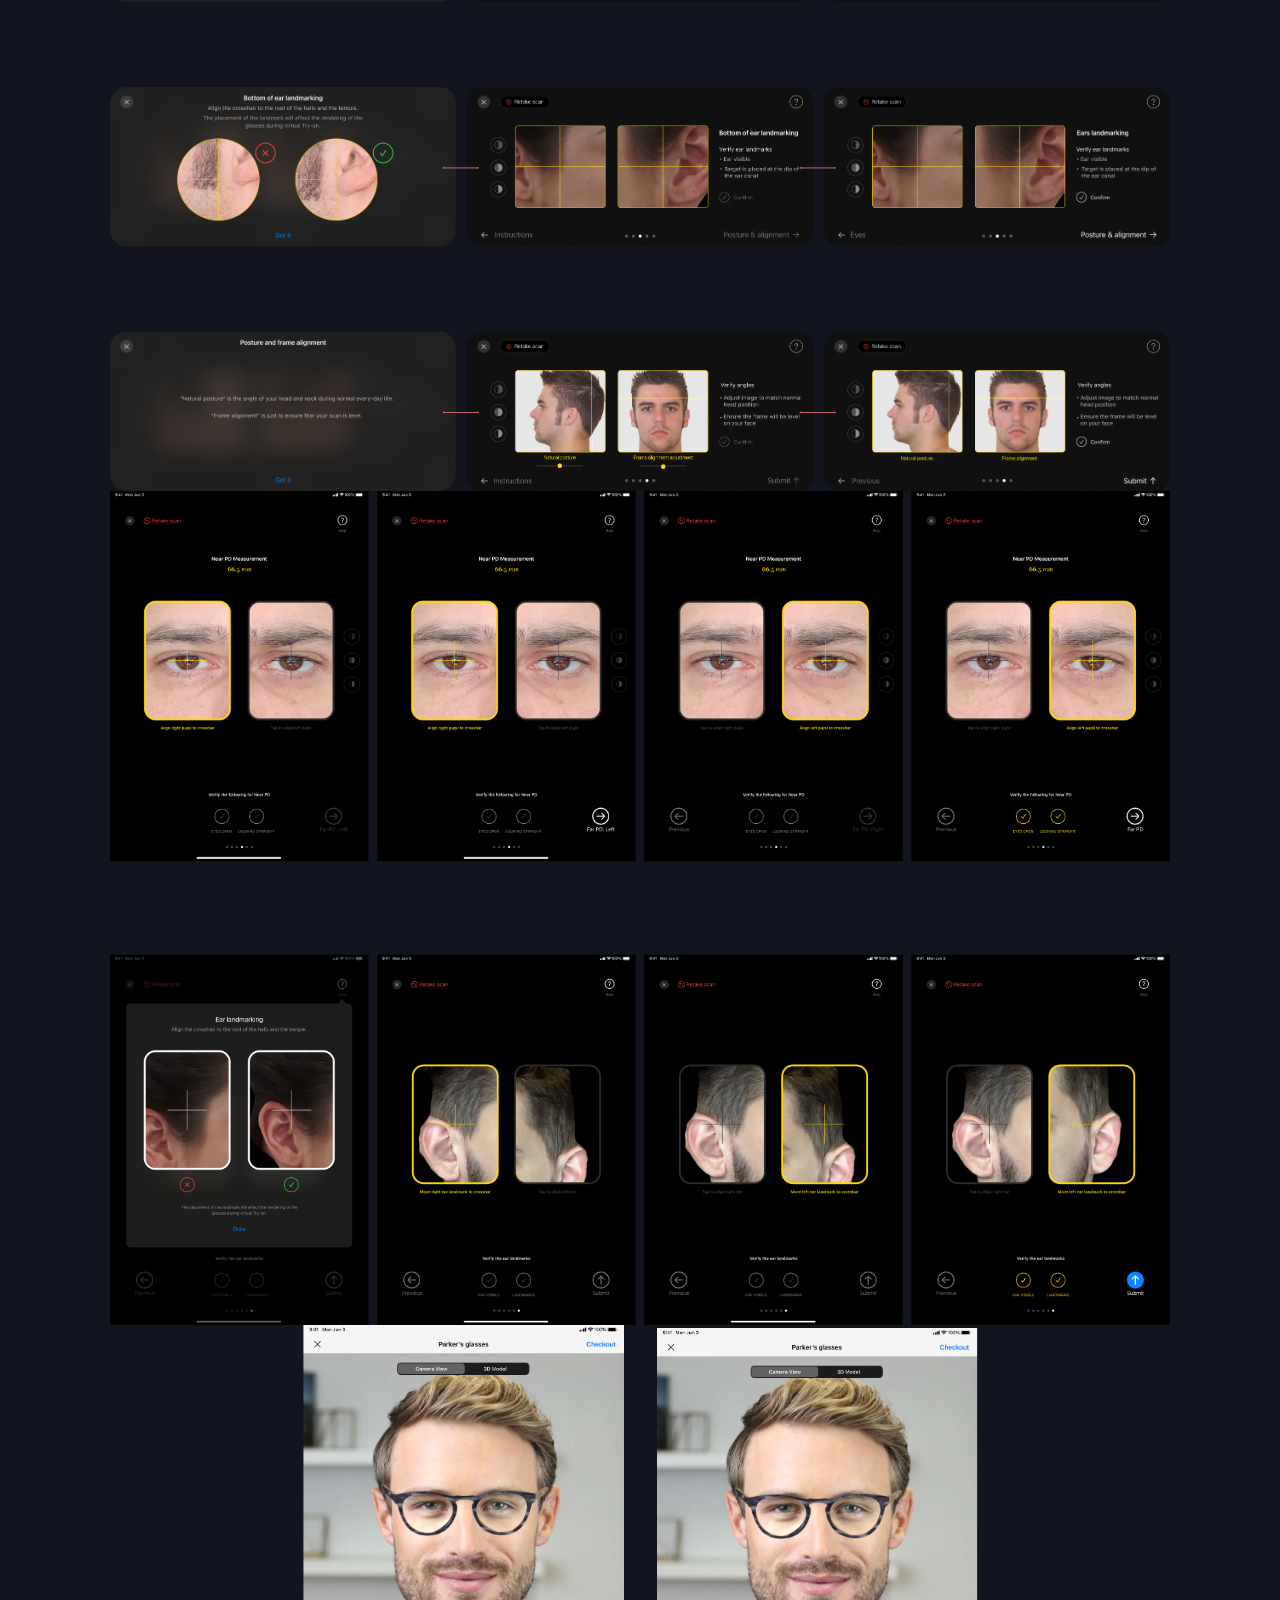
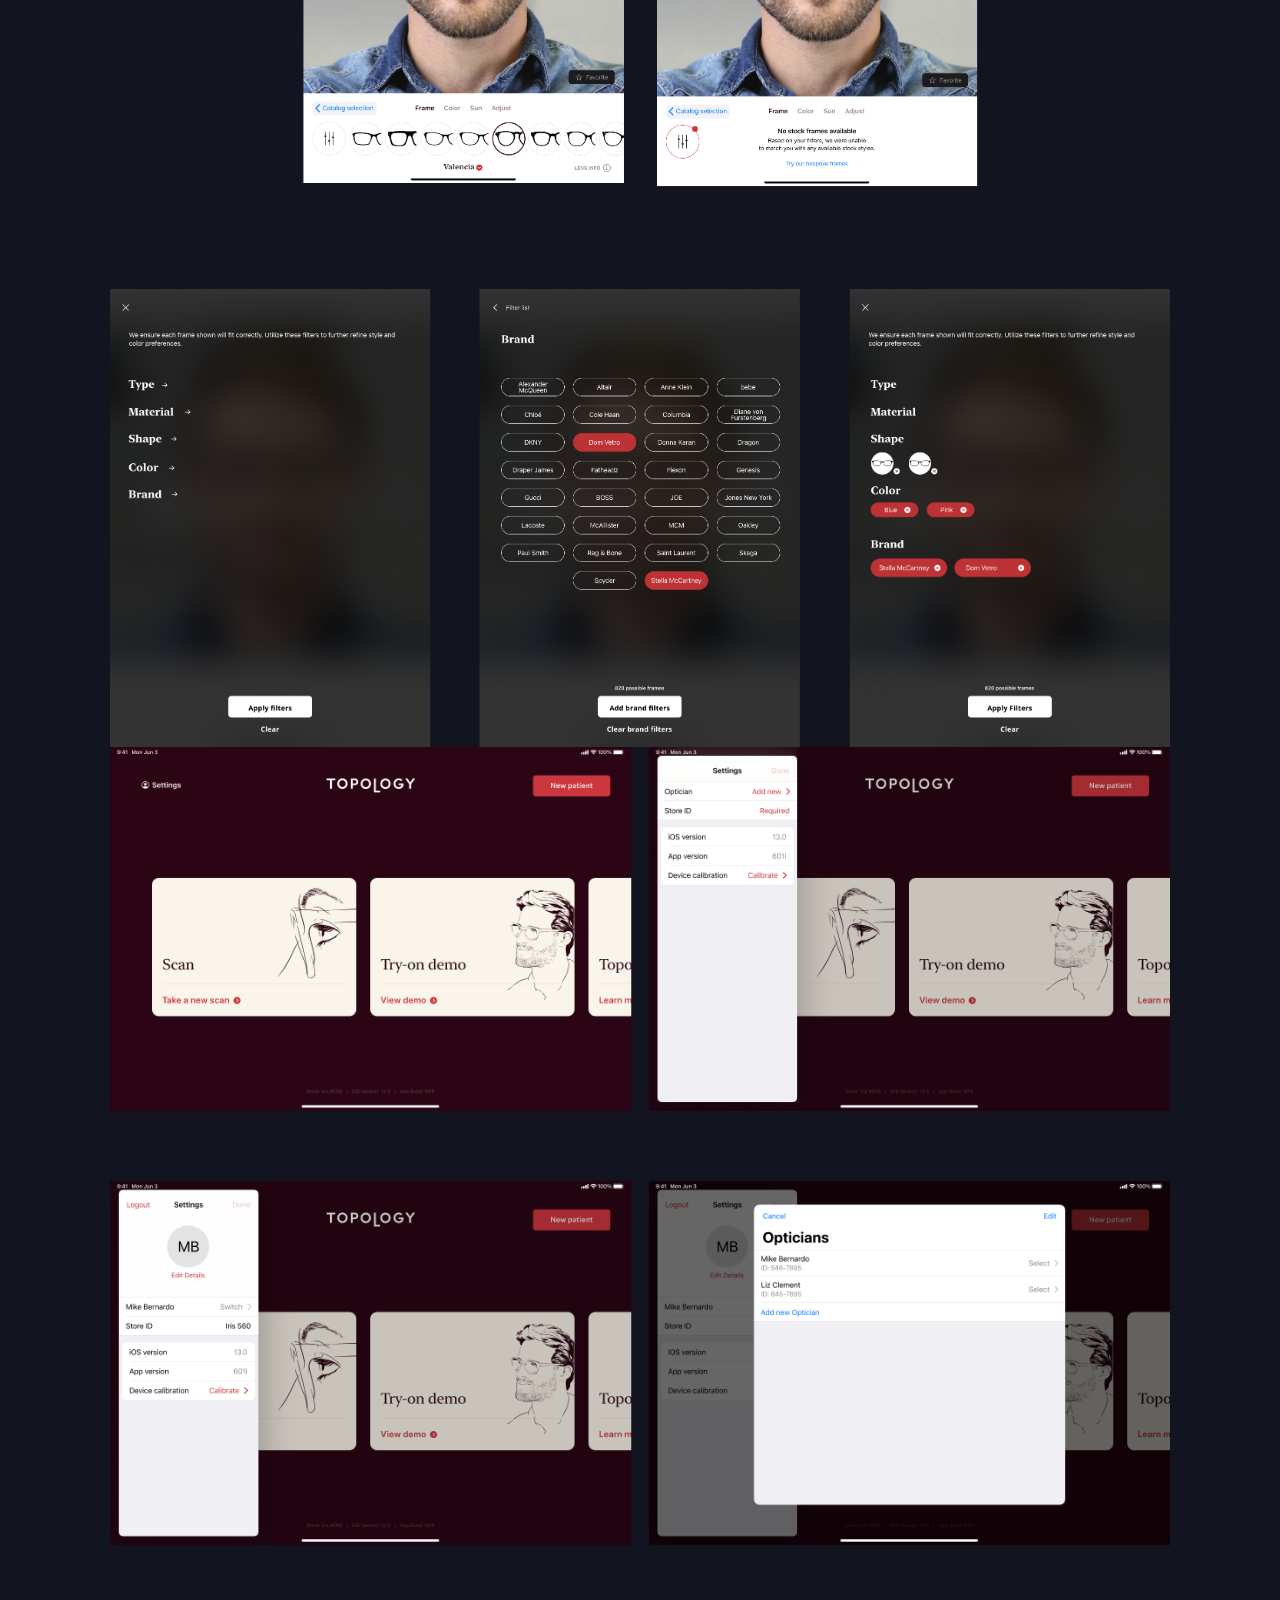
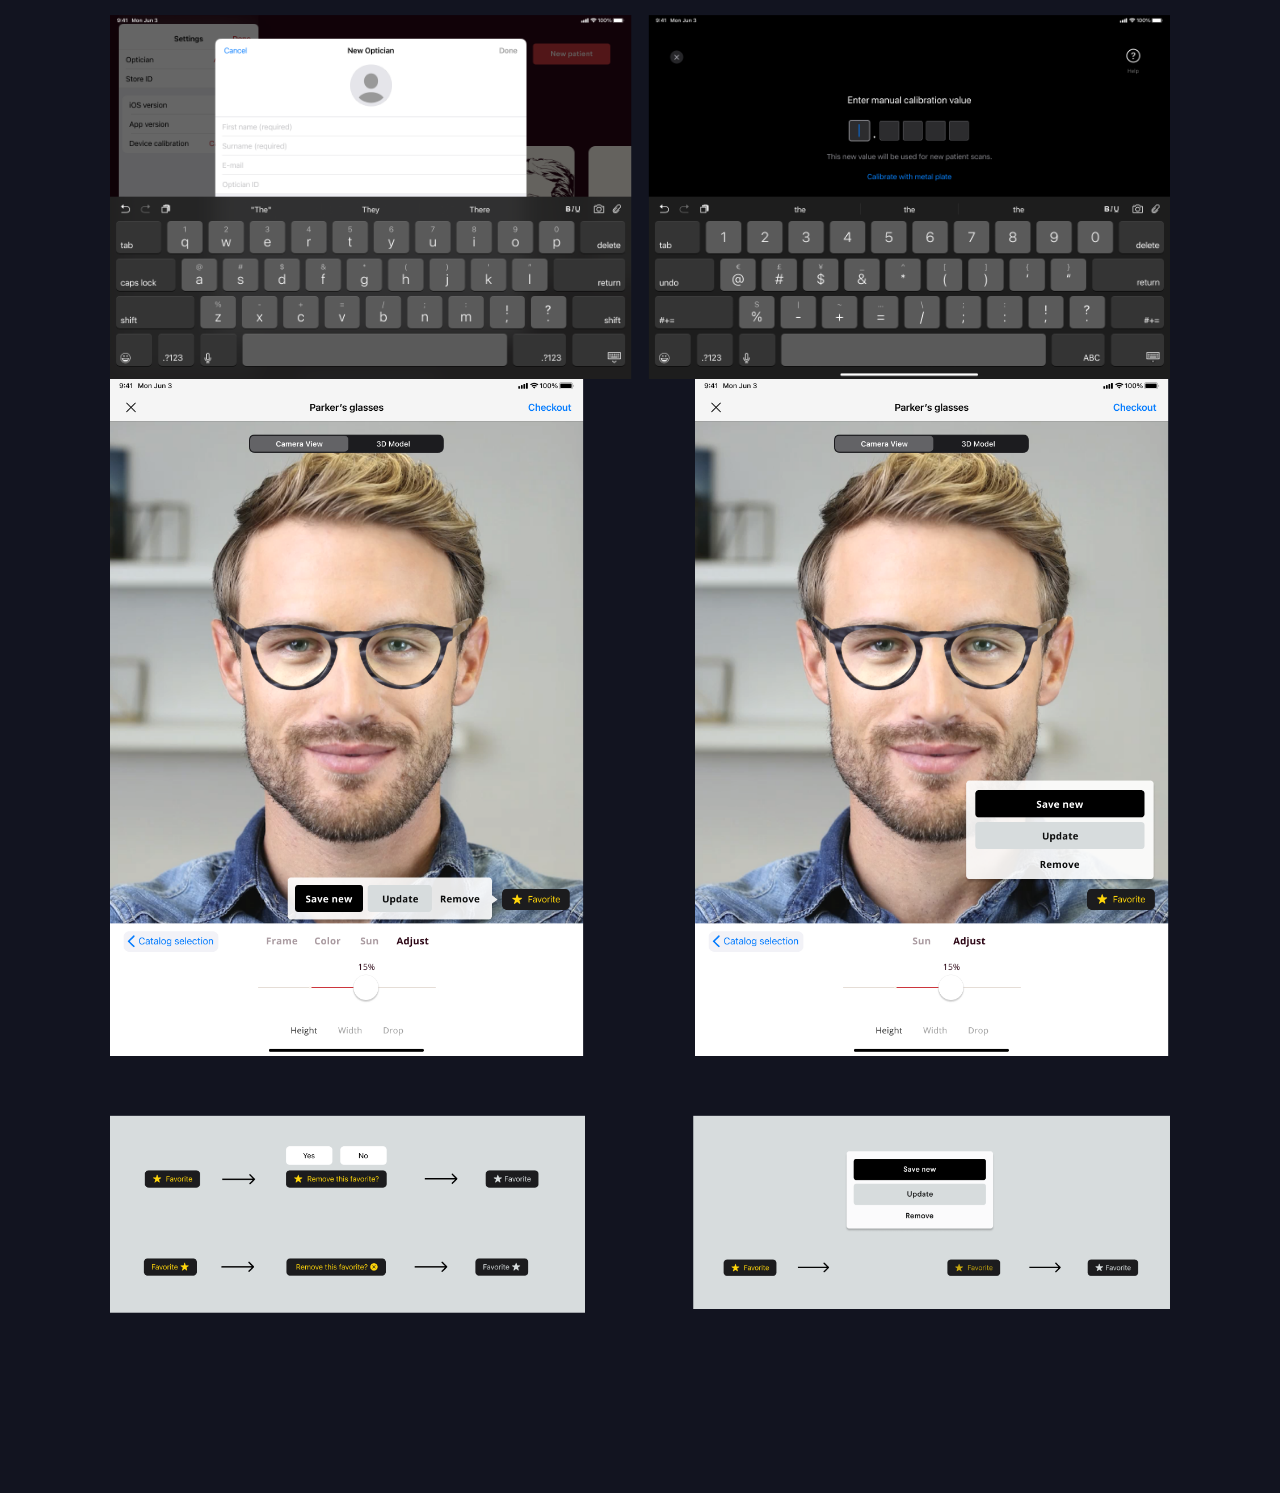
==== commit b64a51bf: "bug fixes" ====
--- a/work/topology.html
+++ b/work/topology.html
@@ -28,7 +28,7 @@
 
         </div>
 
-        <h2>Onboarding</h2>
+        <h2></h2>
         <section class="gallery">
             <img src="/img/portfolio/topology/001-olo-mobile-001.png" alt="screenshot of visual design work">
             <img src="/img/portfolio/topology/002-olo-mobile-002.png" alt="screenshot of visual design work">
@@ -46,7 +46,7 @@
             <img src="/img/portfolio/topology/007-olo-wire-001.png" alt="screenshot of visual design work"> 
         </section>
 
-        <h2>Quick events</h2>
+        <h2></h2>
         <section class="gallery-solo">  
             <img src="/img/portfolio/topology/008-olo-whitelabel-001.png" alt="screenshot of visual design work">   
             <img src="/img/portfolio/topology/009-olo-adjustments.png" alt="screenshot of visual design work">   
--- a/styles.css
+++ b/styles.css
@@ -36,12 +36,6 @@
   color: rgb(255, 255, 255);
 }
 
-@media (min-width: 40em) {
-  h1 {
-    font-size: 6rem;
-    line-height: 6rem;
-  }
-}
 h1:hover {
   color: #403f4c;
   transition: color 300ms ease-in-out;
@@ -170,8 +164,26 @@
 }
 
 @media (max-width: 80em) {
+  h1 {
+    font-size: 2.8rem;
+    line-height: 4rem;
+  }
+  #work-overview-container {
+    display: grid;
+    grid-template-columns: 1fr;
+    gap: 2rem;
+  }
   .gallery {
     grid-template-columns: 1fr;
+  }
+  nav a {
+    font-size: 0.8rem;
+  }
+  p {
+    font-size: 1.2rem;
+    font-weight: 200;
+    line-height: 175%;
+    margin-bottom: 2rem;
   }
 }
 
